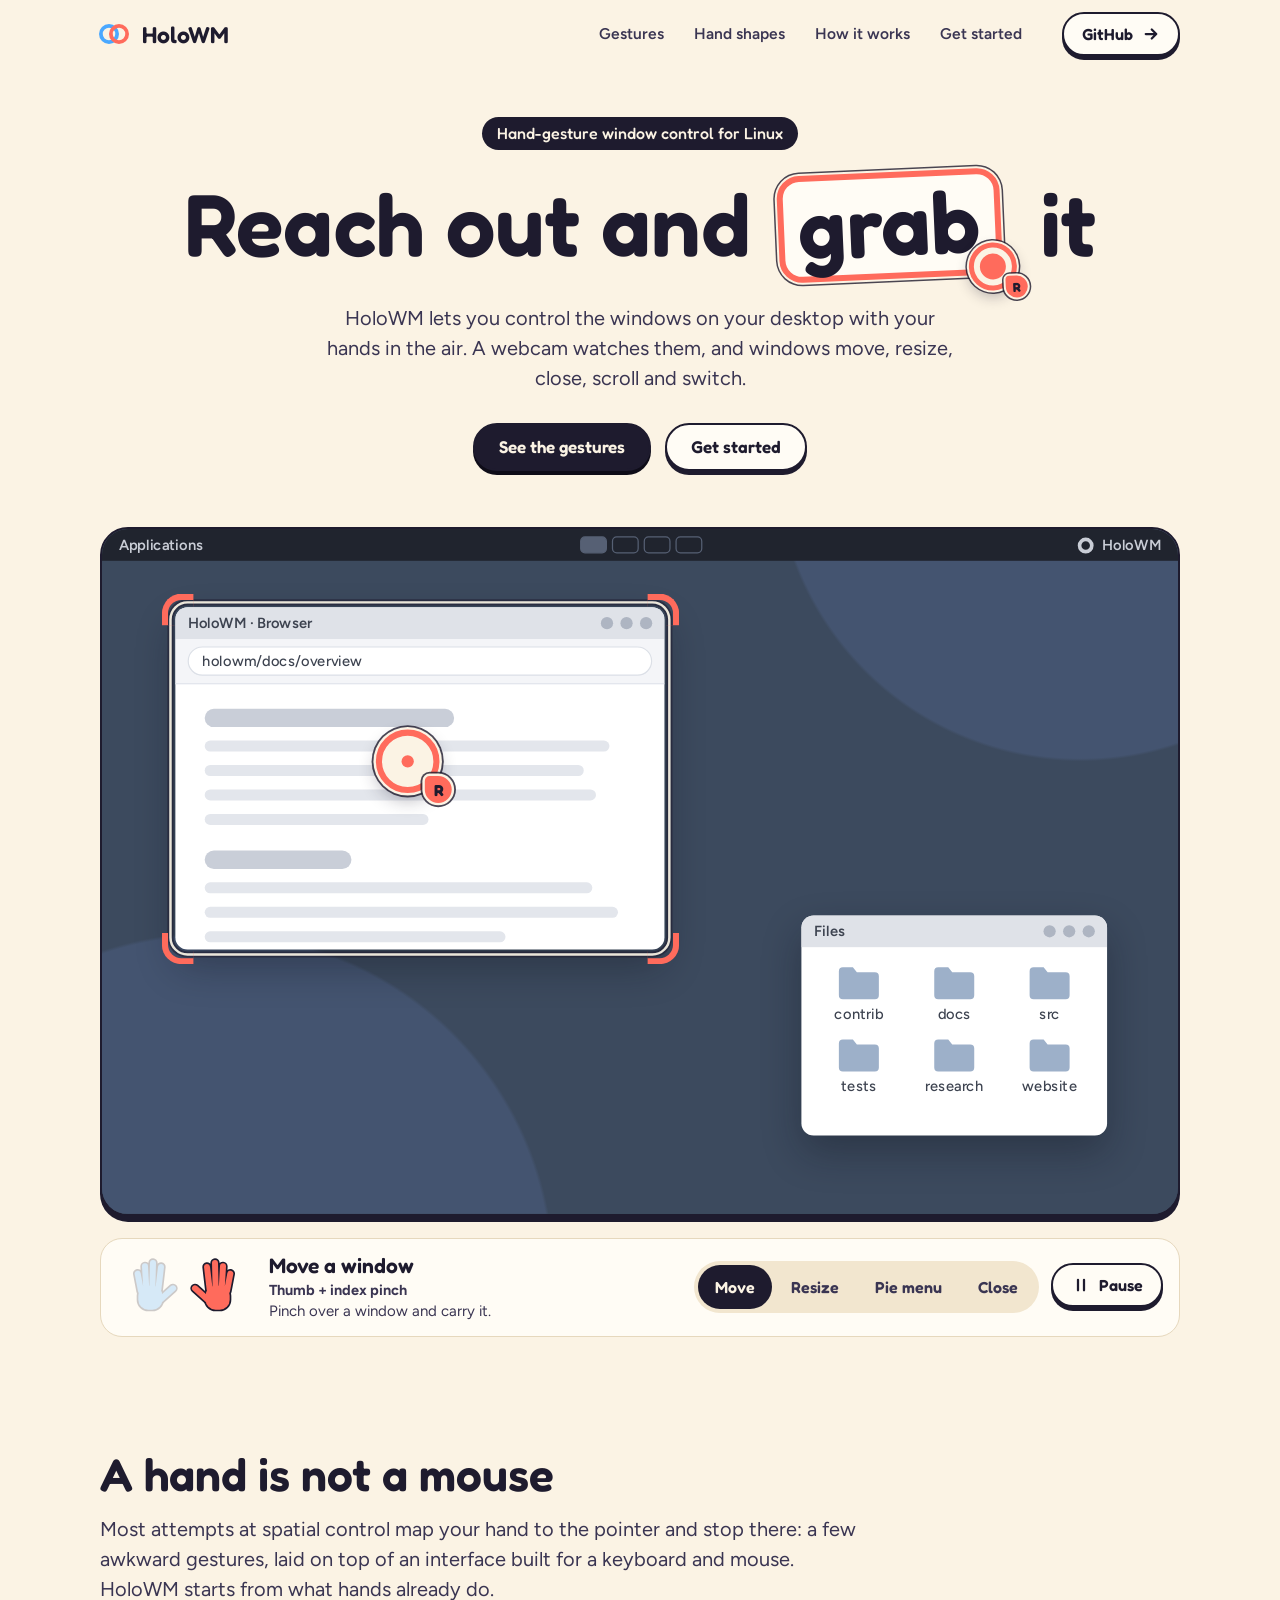
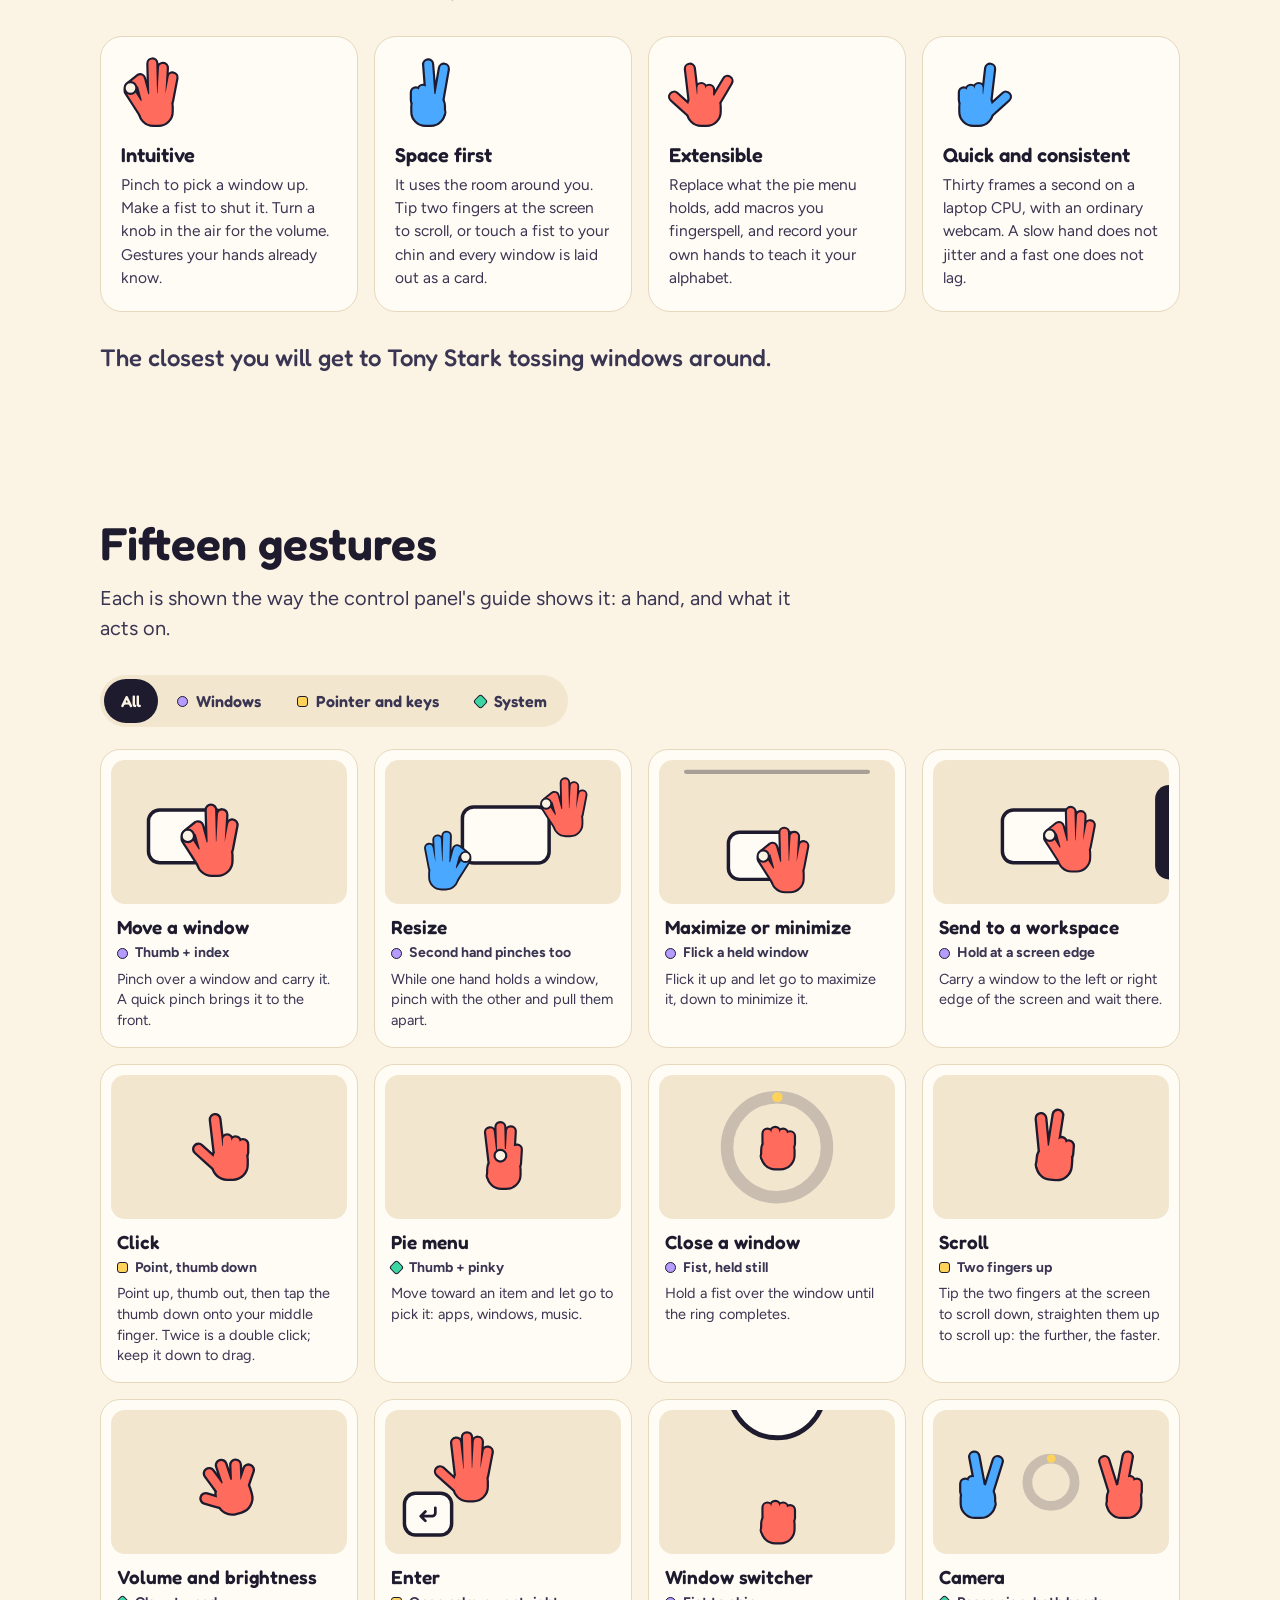
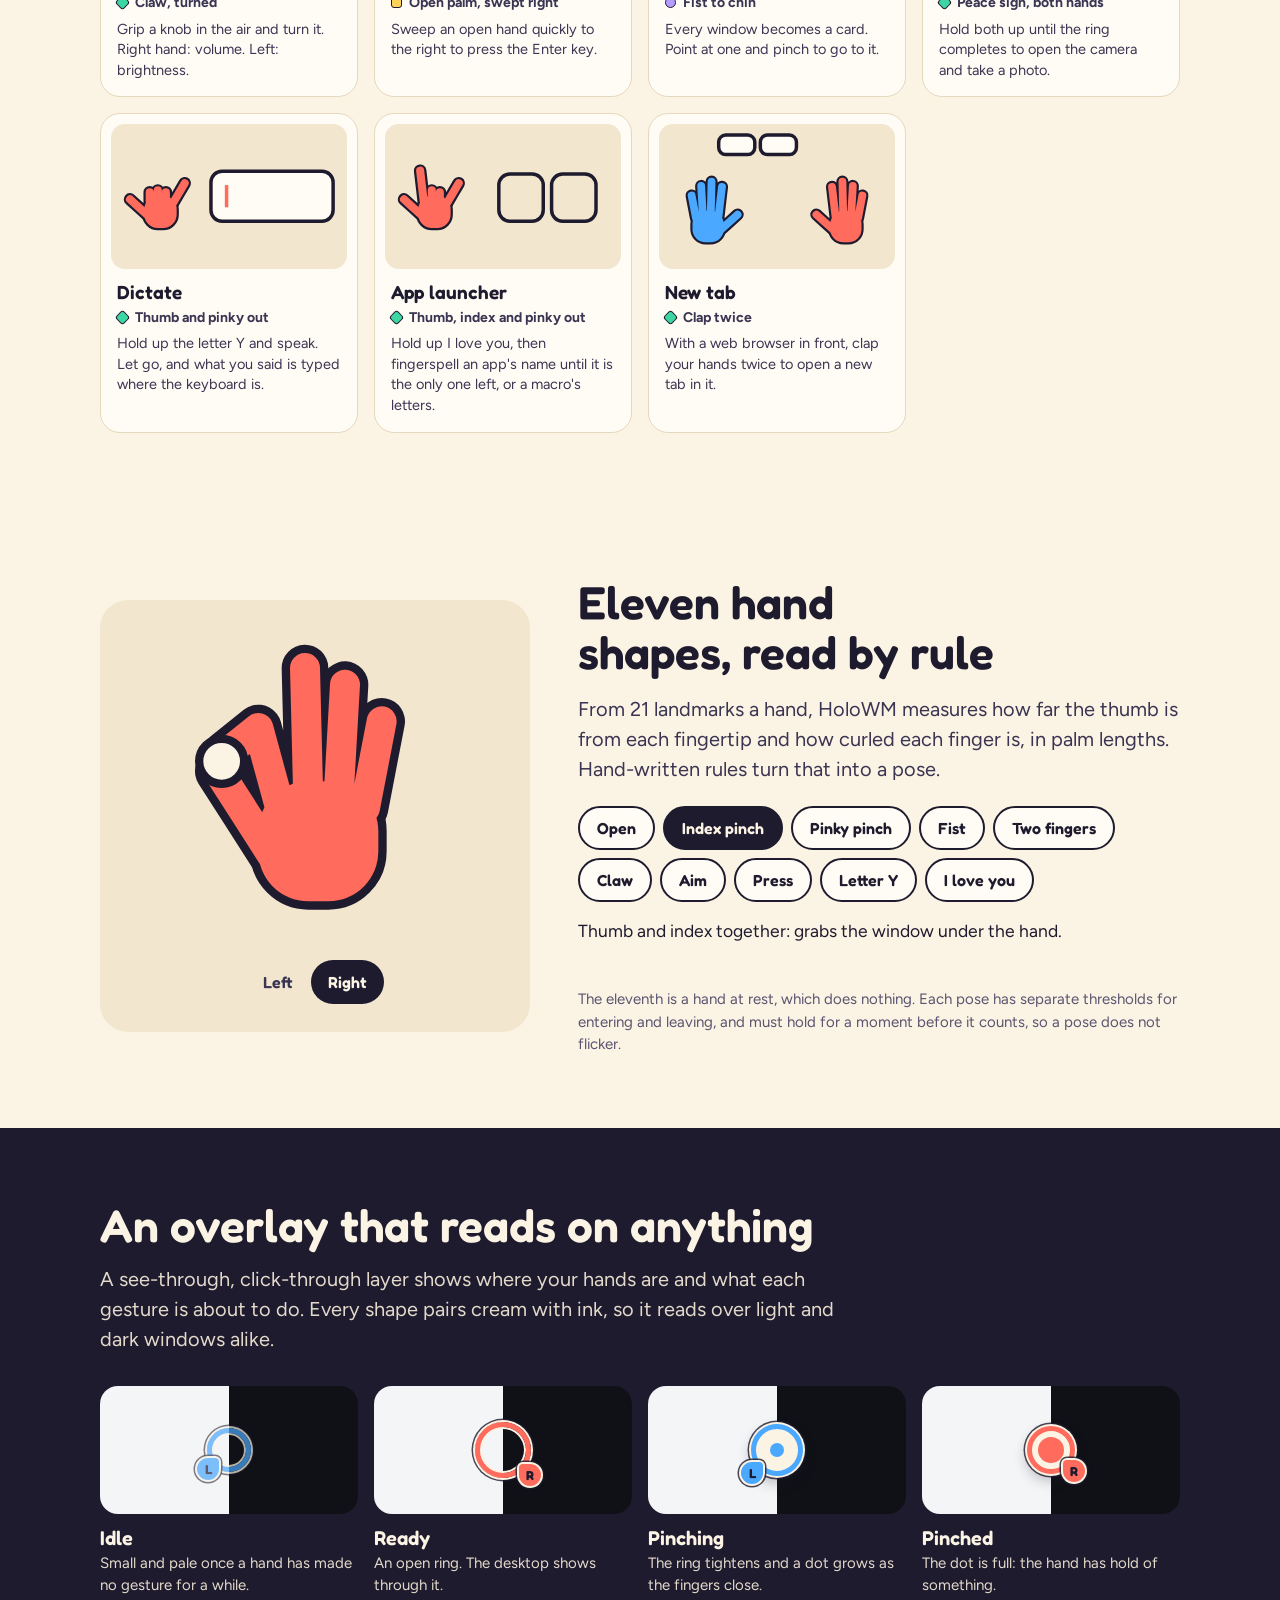
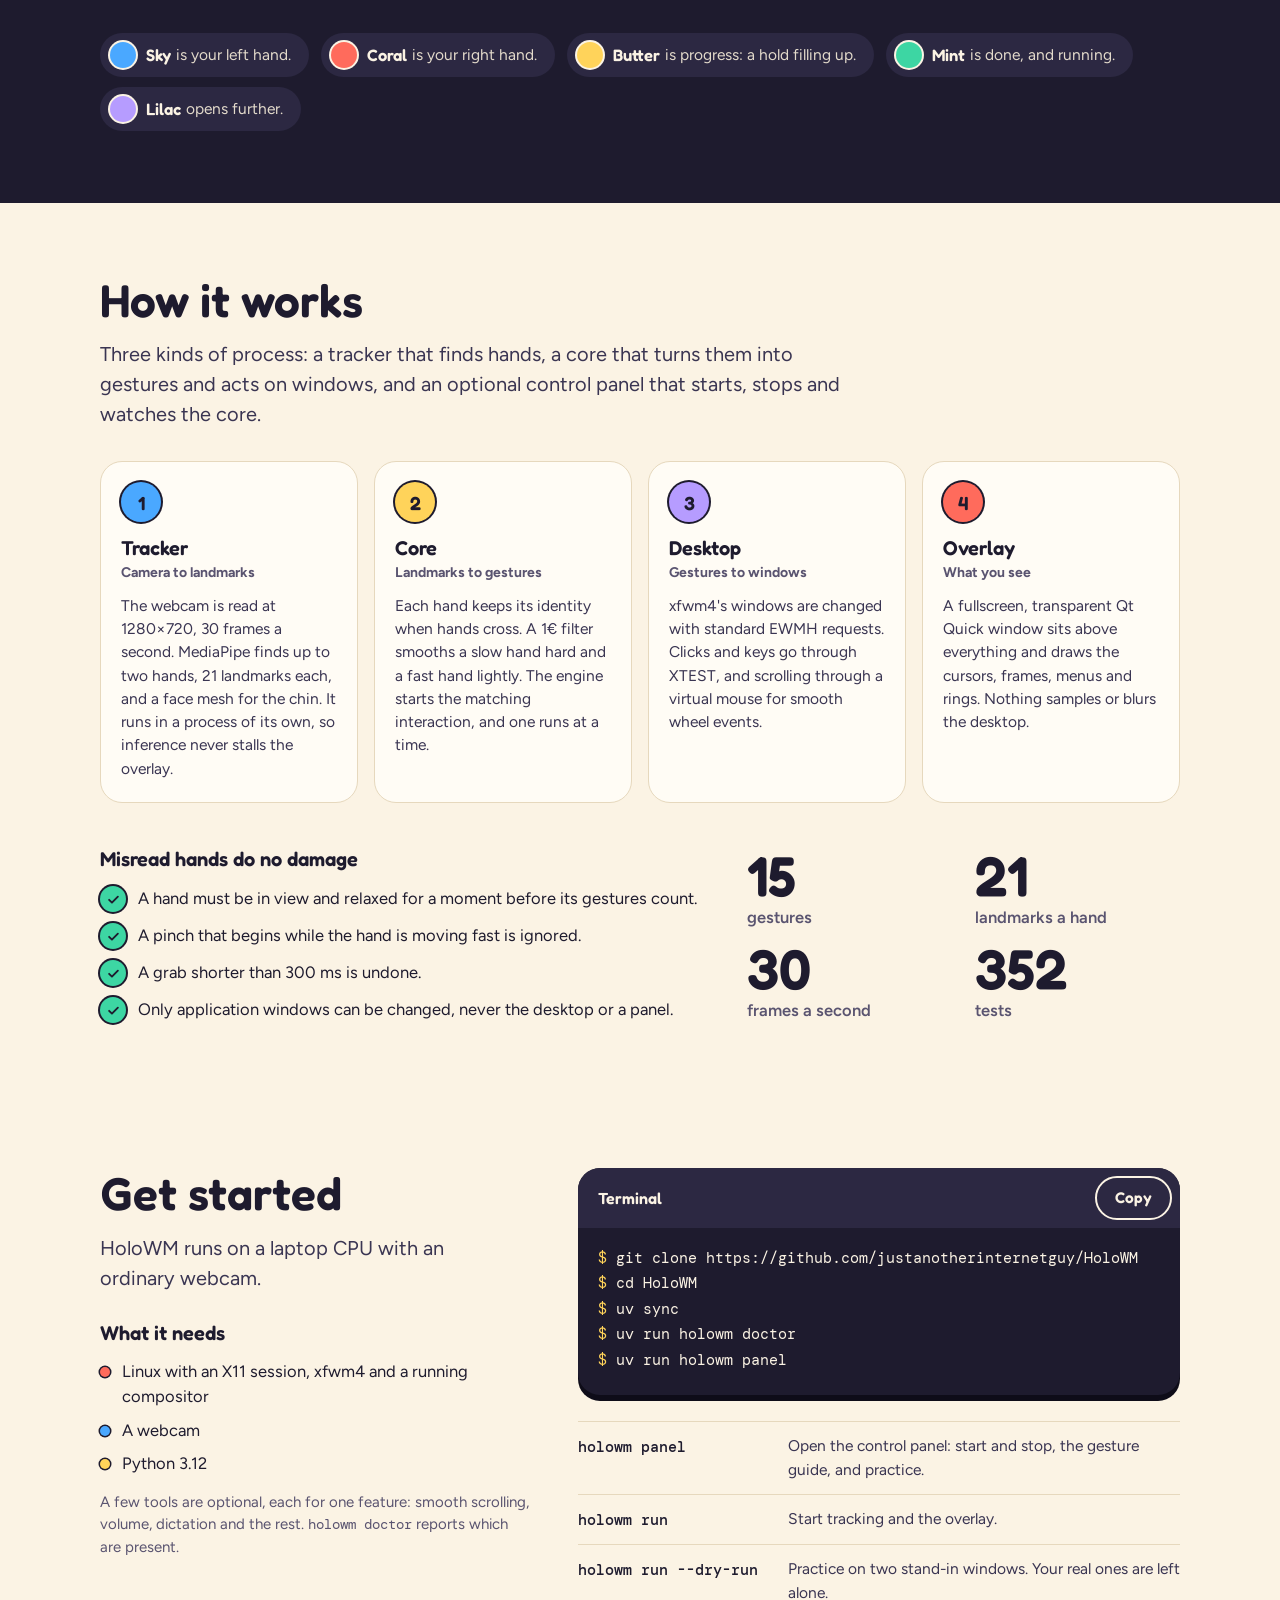
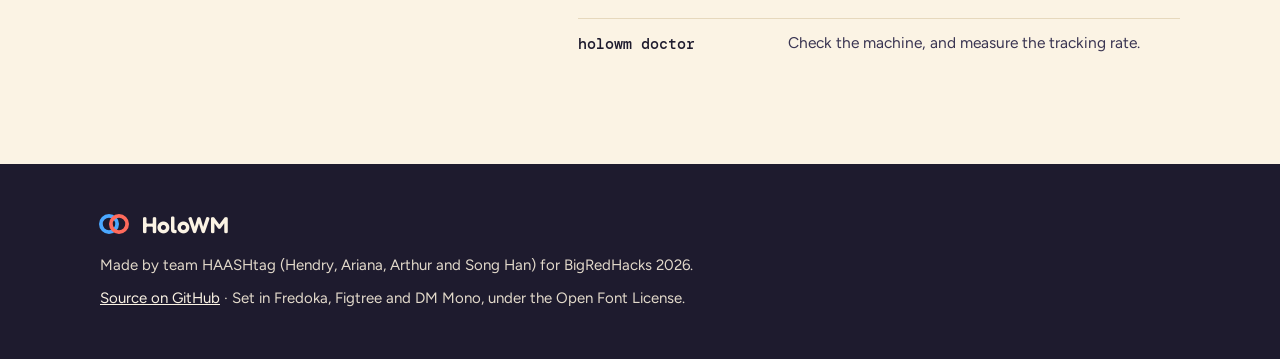
==== website/index.html @ 1f76dcb6 "i need sleep man" ====
<!doctype html>
<html lang="en">
<head>
<meta charset="utf-8">
<meta name="viewport" content="width=device-width, initial-scale=1">
<title>HoloWM · reach out and grab it</title>
<meta name="description" content="HoloWM lets you control the windows on a Linux desktop with your hands in the air. A webcam watches your hands, and windows move, resize, close, scroll and switch.">
<meta name="theme-color" content="#FBF3E4">
<link rel="icon" href="holowm.svg" type="image/svg+xml">
<link rel="stylesheet" href="styles.css">
<script src="js/hand.js" defer></script>
<script src="js/stages.js" defer></script>
<script src="js/desktop.js" defer></script>
<script src="js/main.js" defer></script>
</head>
<body id="top">

<header class="nav">
  <div class="wrap nav__row">
    <a class="brand" href="#top">
      <svg viewBox="0 0 64 64" aria-hidden="true"><circle cx="24" cy="32" r="13" fill="none" stroke="#4AA8FF" stroke-width="6"/><circle cx="40" cy="32" r="13" fill="none" stroke="#FF6B5C" stroke-width="6"/></svg>
      HoloWM
    </a>
    <nav class="nav__links" aria-label="Sections">
      <a href="#gestures">Gestures</a>
      <a href="#shapes">Hand shapes</a>
      <a href="#how">How it works</a>
      <a href="#start">Get started</a>
    </nav>
    <a class="btn btn--small" href="https://github.com/justanotherinternetguy/HoloWM">
      GitHub
      <svg class="icon" viewBox="0 0 24 24" aria-hidden="true"><path d="M5 12 L19 12 M13 6 L19 12 L13 18"/></svg>
    </a>
  </div>
</header>

<main>

<!-- ============ hero ============ -->
<section class="hero">
  <div class="wrap">
    <p class="chip">Hand-gesture window control for Linux</p>
    <h1>Reach out and
      <span class="held">grab<span class="cur cur--r is-pinching" aria-hidden="true"><span class="cur__ring"><span class="cur__dot"></span></span><span class="cur__tag">R</span></span></span>
      it</h1>
    <p class="lead">HoloWM lets you control the windows on your desktop with your hands in the air. A webcam watches them, and windows move, resize, close, scroll and switch.</p>
    <div class="hero__actions">
      <a class="btn btn--main" href="#gestures">See the gestures</a>
      <a class="btn" href="#start">Get started</a>
    </div>

    <div class="desk-frame">
      <div class="desk" aria-hidden="true">
        <div class="desk__inner">
          <div class="desk__bar">
            <span>Applications</span>
            <span class="desk__pips"><i class="on"></i><i></i><i></i><i></i></span>
            <span class="desk__name"><i></i>HoloWM</span>
          </div>

          <div class="win win--files" style="transform: translate(572px, 316px); width: 250px; height: 180px">
            <div class="win__bar"><span>Files</span><span class="win__dots"><i></i><i></i><i></i></span></div>
            <div class="win__files">
              <span><svg viewBox="0 0 44 38"><path d="M2 7a4 4 0 0 1 4-4h10l4 5h18a4 4 0 0 1 4 4v19a4 4 0 0 1-4 4H6a4 4 0 0 1-4-4z"/></svg>contrib</span>
              <span><svg viewBox="0 0 44 38"><path d="M2 7a4 4 0 0 1 4-4h10l4 5h18a4 4 0 0 1 4 4v19a4 4 0 0 1-4 4H6a4 4 0 0 1-4-4z"/></svg>docs</span>
              <span><svg viewBox="0 0 44 38"><path d="M2 7a4 4 0 0 1 4-4h10l4 5h18a4 4 0 0 1 4 4v19a4 4 0 0 1-4 4H6a4 4 0 0 1-4-4z"/></svg>src</span>
              <span><svg viewBox="0 0 44 38"><path d="M2 7a4 4 0 0 1 4-4h10l4 5h18a4 4 0 0 1 4 4v19a4 4 0 0 1-4 4H6a4 4 0 0 1-4-4z"/></svg>tests</span>
              <span><svg viewBox="0 0 44 38"><path d="M2 7a4 4 0 0 1 4-4h10l4 5h18a4 4 0 0 1 4 4v19a4 4 0 0 1-4 4H6a4 4 0 0 1-4-4z"/></svg>research</span>
              <span><svg viewBox="0 0 44 38"><path d="M2 7a4 4 0 0 1 4-4h10l4 5h18a4 4 0 0 1 4 4v19a4 4 0 0 1-4 4H6a4 4 0 0 1-4-4z"/></svg>website</span>
            </div>
          </div>

          <div class="win win--browser" data-window="browser">
            <div class="win__bar"><span>HoloWM · Browser</span><span class="win__dots"><i></i><i></i><i></i></span></div>
            <div class="win__url"><span>holowm/docs/overview</span></div>
            <div class="win__page">
              <i class="win__heading" style="width: 58%"></i>
              <i style="width: 94%"></i><i style="width: 88%"></i><i style="width: 91%"></i><i style="width: 52%"></i>
              <i class="win__heading" style="width: 34%"></i>
              <i style="width: 90%"></i><i style="width: 96%"></i><i style="width: 70%"></i><i style="width: 84%"></i><i style="width: 44%"></i>
            </div>
          </div>

          <div class="win win--terminal" data-window="terminal">
            <div class="win__bar"><span>Terminal</span><span class="win__dots"><i></i><i></i><i></i></span></div>
            <div class="win__term">
              <span>~ $ holowm doctor</span>
              <i style="width: 62%"></i><i style="width: 48%"></i><i style="width: 70%"></i><i style="width: 36%"></i>
            </div>
          </div>
        </div>
      </div>
    </div>

    <div class="now">
      <div class="now__hands" id="now-hands" aria-hidden="true"></div>
      <div class="now__text">
        <div class="now__title" id="now-title">Move a window</div>
        <div class="now__pose" id="now-pose">Thumb + index pinch</div>
        <div class="now__how" id="now-how">Pinch over a window and carry it.</div>
      </div>
      <div class="now__controls">
        <div class="tabs" role="group" aria-label="Gesture shown on the desktop above">
          <button type="button" data-scene="move" aria-pressed="true">Move</button>
          <button type="button" data-scene="resize" aria-pressed="false">Resize</button>
          <button type="button" data-scene="menu" aria-pressed="false">Pie menu</button>
          <button type="button" data-scene="close" aria-pressed="false">Close</button>
        </div>
        <button type="button" class="btn btn--small" id="desk-toggle" aria-pressed="true">
          <svg class="icon icon--pause" viewBox="0 0 24 24" aria-hidden="true"><path d="M8 5 L8 19 M16 5 L16 19"/></svg>
          <svg class="icon icon--play" viewBox="0 0 24 24" aria-hidden="true"><path d="M8 5.5 L8 18.5 A1 1 0 0 0 9.5 19.37 L20.5 12.87 A1 1 0 0 0 20.5 11.13 L9.5 4.63 A1 1 0 0 0 8 5.5 Z"/></svg>
          <span>Pause</span>
        </button>
      </div>
    </div>
  </div>
</section>

<!-- ============ why ============ -->
<section class="band" id="why">
  <div class="wrap">
    <div class="band__head">
      <h2>A hand is not a mouse</h2>
      <p class="lead">Most attempts at spatial control map your hand to the pointer and stop there: a few awkward gestures, laid on top of an interface built for a keyboard and mouse. HoloWM starts from what hands already do.</p>
    </div>
    <div class="goals">
      <article class="card goal">
        <div class="goal__hand" data-hand="index"></div>
        <h3>Intuitive</h3>
        <p>Pinch to pick a window up. Make a fist to shut it. Turn a knob in the air for the volume. Gestures your hands already know.</p>
      </article>
      <article class="card goal">
        <div class="goal__hand" data-hand="two" data-side="left"></div>
        <h3>Space first</h3>
        <p>It uses the room around you. Tip two fingers at the screen to scroll, or touch a fist to your chin and every window is laid out as a card.</p>
      </article>
      <article class="card goal">
        <div class="goal__hand" data-hand="ily"></div>
        <h3>Extensible</h3>
        <p>Replace what the pie menu holds, add macros you fingerspell, and record your own hands to teach it your alphabet.</p>
      </article>
      <article class="card goal">
        <div class="goal__hand" data-hand="aim" data-side="left"></div>
        <h3>Quick and consistent</h3>
        <p>Thirty frames a second on a laptop CPU, with an ordinary webcam. A slow hand does not jitter and a fast one does not lag.</p>
      </article>
    </div>
    <p class="aside">The closest you will get to Tony Stark tossing windows around.</p>
  </div>
</section>

<!-- ============ gestures ============ -->
<section class="band" id="gestures">
  <div class="wrap">
    <div class="band__head">
      <h2>Fifteen gestures</h2>
      <p class="lead">Each is shown the way the control panel's guide shows it: a hand, and what it acts on.</p>
    </div>
    <div class="tabs tabs--wrap" role="group" aria-label="Kind of gesture">
      <button type="button" data-filter="all" aria-pressed="true">All</button>
      <button type="button" data-filter="windows" aria-pressed="false"><i class="mark mark--windows"></i>Windows</button>
      <button type="button" data-filter="pointer" aria-pressed="false"><i class="mark mark--pointer"></i>Pointer and keys</button>
      <button type="button" data-filter="system" aria-pressed="false"><i class="mark mark--system"></i>System</button>
    </div>

    <div class="gestures">
      <article class="gcard" data-kind="windows">
        <div data-gesture="move"></div>
        <h3>Move a window</h3>
        <div class="gcard__pose"><i class="mark mark--windows"></i>Thumb + index</div>
        <p>Pinch over a window and carry it. A quick pinch brings it to the front.</p>
      </article>
      <article class="gcard" data-kind="windows">
        <div data-gesture="resize"></div>
        <h3>Resize</h3>
        <div class="gcard__pose"><i class="mark mark--windows"></i>Second hand pinches too</div>
        <p>While one hand holds a window, pinch with the other and pull them apart.</p>
      </article>
      <article class="gcard" data-kind="windows">
        <div data-gesture="flick"></div>
        <h3>Maximize or minimize</h3>
        <div class="gcard__pose"><i class="mark mark--windows"></i>Flick a held window</div>
        <p>Flick it up and let go to maximize it, down to minimize it.</p>
      </article>
      <article class="gcard" data-kind="windows">
        <div data-gesture="edge"></div>
        <h3>Send to a workspace</h3>
        <div class="gcard__pose"><i class="mark mark--windows"></i>Hold at a screen edge</div>
        <p>Carry a window to the left or right edge of the screen and wait there.</p>
      </article>
      <article class="gcard" data-kind="pointer">
        <div data-gesture="click"></div>
        <h3>Click</h3>
        <div class="gcard__pose"><i class="mark mark--pointer"></i>Point, thumb down</div>
        <p>Point up, thumb out, then tap the thumb down onto your middle finger. Twice is a double click; keep it down to drag.</p>
      </article>
      <article class="gcard" data-kind="system">
        <div data-gesture="menu"></div>
        <h3>Pie menu</h3>
        <div class="gcard__pose"><i class="mark mark--system"></i>Thumb + pinky</div>
        <p>Move toward an item and let go to pick it: apps, windows, music.</p>
      </article>
      <article class="gcard" data-kind="windows">
        <div data-gesture="close"></div>
        <h3>Close a window</h3>
        <div class="gcard__pose"><i class="mark mark--windows"></i>Fist, held still</div>
        <p>Hold a fist over the window until the ring completes.</p>
      </article>
      <article class="gcard" data-kind="pointer">
        <div data-gesture="scroll"></div>
        <h3>Scroll</h3>
        <div class="gcard__pose"><i class="mark mark--pointer"></i>Two fingers up</div>
        <p>Tip the two fingers at the screen to scroll down, straighten them up to scroll up: the further, the faster.</p>
      </article>
      <article class="gcard" data-kind="system">
        <div data-gesture="knob"></div>
        <h3>Volume and brightness</h3>
        <div class="gcard__pose"><i class="mark mark--system"></i>Claw, turned</div>
        <p>Grip a knob in the air and turn it. Right hand: volume. Left: brightness.</p>
      </article>
      <article class="gcard" data-kind="pointer">
        <div data-gesture="swipe"></div>
        <h3>Enter</h3>
        <div class="gcard__pose"><i class="mark mark--pointer"></i>Open palm, swept right</div>
        <p>Sweep an open hand quickly to the right to press the Enter key.</p>
      </article>
      <article class="gcard" data-kind="windows">
        <div data-gesture="switcher"></div>
        <h3>Window switcher</h3>
        <div class="gcard__pose"><i class="mark mark--windows"></i>Fist to chin</div>
        <p>Every window becomes a card. Point at one and pinch to go to it.</p>
      </article>
      <article class="gcard" data-kind="system">
        <div data-gesture="camera"></div>
        <h3>Camera</h3>
        <div class="gcard__pose"><i class="mark mark--system"></i>Peace sign, both hands</div>
        <p>Hold both up until the ring completes to open the camera and take a photo.</p>
      </article>
      <article class="gcard" data-kind="system">
        <div data-gesture="dictate"></div>
        <h3>Dictate</h3>
        <div class="gcard__pose"><i class="mark mark--system"></i>Thumb and pinky out</div>
        <p>Hold up the letter Y and speak. Let go, and what you said is typed where the keyboard is.</p>
      </article>
      <article class="gcard" data-kind="system">
        <div data-gesture="spell"></div>
        <h3>App launcher</h3>
        <div class="gcard__pose"><i class="mark mark--system"></i>Thumb, index and pinky out</div>
        <p>Hold up I love you, then fingerspell an app's name until it is the only one left, or a macro's letters.</p>
      </article>
      <article class="gcard" data-kind="system">
        <div data-gesture="clap"></div>
        <h3>New tab</h3>
        <div class="gcard__pose"><i class="mark mark--system"></i>Clap twice</div>
        <p>With a web browser in front, clap your hands twice to open a new tab in it.</p>
      </article>
    </div>
  </div>
</section>

<!-- ============ hand shapes ============ -->
<section class="band" id="shapes">
  <div class="wrap shapes">
    <div class="shapes__well">
      <div class="shapes__hand" id="shape-hand" aria-hidden="true"></div>
      <div class="tabs" role="group" aria-label="Which hand">
        <button type="button" data-shape-side="left" aria-pressed="false">Left</button>
        <button type="button" data-shape-side="right" aria-pressed="true">Right</button>
      </div>
    </div>
    <div class="shapes__text">
      <h2>Eleven hand shapes, read by rule</h2>
      <p class="lead">From 21 landmarks a hand, HoloWM measures how far the thumb is from each fingertip and how curled each finger is, in palm lengths. Hand-written rules turn that into a pose.</p>
      <div class="shapes__list" role="group" aria-label="Hand shape">
        <button type="button" class="pill" data-shape="open" data-note="An open palm. Swept fast to the right, it presses Enter." aria-pressed="true">Open</button>
        <button type="button" class="pill" data-shape="index" data-note="Thumb and index together: grabs the window under the hand." aria-pressed="false">Index pinch</button>
        <button type="button" class="pill" data-shape="pinky" data-note="Thumb and pinky together: opens the pie menu at the hand." aria-pressed="false">Pinky pinch</button>
        <button type="button" class="pill" data-shape="fist" data-note="Held still over a window, it closes it. Touched to the chin, it opens the window switcher." aria-pressed="false">Fist</button>
        <button type="button" class="pill" data-shape="two" data-note="Two fingers up: tip them at the screen to scroll." aria-pressed="false">Two fingers</button>
        <button type="button" class="pill" data-shape="claw" data-note="Turned like a knob: volume with the right hand, brightness with the left." aria-pressed="false">Claw</button>
        <button type="button" class="pill" data-shape="aim" data-note="Pointing, thumb held out: sights appear round the cursor." aria-pressed="false">Aim</button>
        <button type="button" class="pill" data-shape="press" data-note="From aim, the thumb comes down onto the middle finger: a click." aria-pressed="false">Press</button>
        <button type="button" class="pill" data-shape="y" data-note="The letter Y: hold it up and speak, and what you said is typed." aria-pressed="false">Letter Y</button>
        <button type="button" class="pill" data-shape="ily" data-note="The sign for I love you: opens the launcher, ready for fingerspelling." aria-pressed="false">I love you</button>
      </div>
      <p class="shapes__note" id="shape-note" aria-live="polite">An open palm. Swept fast to the right, it presses Enter.</p>
      <p class="fine">The eleventh is a hand at rest, which does nothing. Each pose has separate thresholds for entering and leaving, and must hold for a moment before it counts, so a pose does not flicker.</p>
    </div>
  </div>
</section>

<!-- ============ overlay ============ -->
<section class="band band--ink" id="overlay">
  <div class="wrap">
    <div class="band__head">
      <h2>An overlay that reads on anything</h2>
      <p class="lead">A see-through, click-through layer shows where your hands are and what each gesture is about to do. Every shape pairs cream with ink, so it reads over light and dark windows alike.</p>
    </div>
    <div class="states">
      <div class="state">
        <div class="tile" aria-hidden="true"><span class="cur cur--l cur--idle"><span class="cur__ring"><span class="cur__dot"></span></span><span class="cur__tag">L</span></span></div>
        <h3>Idle</h3>
        <p>Small and pale once a hand has made no gesture for a while.</p>
      </div>
      <div class="state">
        <div class="tile" aria-hidden="true"><span class="cur cur--r"><span class="cur__ring"><span class="cur__dot"></span></span><span class="cur__tag">R</span></span></div>
        <h3>Ready</h3>
        <p>An open ring. The desktop shows through it.</p>
      </div>
      <div class="state">
        <div class="tile" aria-hidden="true"><span class="cur cur--l is-pinching" style="--d: 52px; --dot: 14px"><span class="cur__ring"><span class="cur__dot"></span></span><span class="cur__tag">L</span></span></div>
        <h3>Pinching</h3>
        <p>The ring tightens and a dot grows as the fingers close.</p>
      </div>
      <div class="state">
        <div class="tile" aria-hidden="true"><span class="cur cur--r is-pinching" style="--d: 48px; --dot: 26px"><span class="cur__ring"><span class="cur__dot"></span></span><span class="cur__tag">R</span></span></div>
        <h3>Pinched</h3>
        <p>The dot is full: the hand has hold of something.</p>
      </div>
    </div>
    <ul class="legend">
      <li><i style="background: var(--sky)"></i><b>Sky</b> is your left hand.</li>
      <li><i style="background: var(--coral)"></i><b>Coral</b> is your right hand.</li>
      <li><i style="background: var(--butter)"></i><b>Butter</b> is progress: a hold filling up.</li>
      <li><i style="background: var(--mint)"></i><b>Mint</b> is done, and running.</li>
      <li><i style="background: var(--lilac)"></i><b>Lilac</b> opens further.</li>
    </ul>
  </div>
</section>

<!-- ============ how it works ============ -->
<section class="band" id="how">
  <div class="wrap">
    <div class="band__head">
      <h2>How it works</h2>
      <p class="lead">Three kinds of process: a tracker that finds hands, a core that turns them into gestures and acts on windows, and an optional control panel that starts, stops and watches the core.</p>
    </div>
    <ol class="steps">
      <li class="card step">
        <span class="step__n" style="background: var(--sky)">1</span>
        <h3>Tracker</h3>
        <div class="step__sub">Camera to landmarks</div>
        <p>The webcam is read at 1280×720, 30 frames a second. MediaPipe finds up to two hands, 21 landmarks each, and a face mesh for the chin. It runs in a process of its own, so inference never stalls the overlay.</p>
      </li>
      <li class="card step">
        <span class="step__n" style="background: var(--butter)">2</span>
        <h3>Core</h3>
        <div class="step__sub">Landmarks to gestures</div>
        <p>Each hand keeps its identity when hands cross. A 1€ filter smooths a slow hand hard and a fast hand lightly. The engine starts the matching interaction, and one runs at a time.</p>
      </li>
      <li class="card step">
        <span class="step__n" style="background: var(--lilac)">3</span>
        <h3>Desktop</h3>
        <div class="step__sub">Gestures to windows</div>
        <p>xfwm4's windows are changed with standard EWMH requests. Clicks and keys go through XTEST, and scrolling through a virtual mouse for smooth wheel events.</p>
      </li>
      <li class="card step">
        <span class="step__n" style="background: var(--coral)">4</span>
        <h3>Overlay</h3>
        <div class="step__sub">What you see</div>
        <p>A fullscreen, transparent Qt Quick window sits above everything and draws the cursors, frames, menus and rings. Nothing samples or blurs the desktop.</p>
      </li>
    </ol>

    <div class="facts">
      <div class="guards">
        <h3>Misread hands do no damage</h3>
        <ul class="checks">
          <li><span class="check" aria-hidden="true"><svg class="icon" viewBox="0 0 24 24"><path d="M5 12.5 L9.5 17 L19 7.5"/></svg></span>A hand must be in view and relaxed for a moment before its gestures count.</li>
          <li><span class="check" aria-hidden="true"><svg class="icon" viewBox="0 0 24 24"><path d="M5 12.5 L9.5 17 L19 7.5"/></svg></span>A pinch that begins while the hand is moving fast is ignored.</li>
          <li><span class="check" aria-hidden="true"><svg class="icon" viewBox="0 0 24 24"><path d="M5 12.5 L9.5 17 L19 7.5"/></svg></span>A grab shorter than 300 ms is undone.</li>
          <li><span class="check" aria-hidden="true"><svg class="icon" viewBox="0 0 24 24"><path d="M5 12.5 L9.5 17 L19 7.5"/></svg></span>Only application windows can be changed, never the desktop or a panel.</li>
        </ul>
      </div>
      <dl class="stats">
        <div><dt>15</dt><dd>gestures</dd></div>
        <div><dt>21</dt><dd>landmarks a hand</dd></div>
        <div><dt>30</dt><dd>frames a second</dd></div>
        <div><dt>352</dt><dd>tests</dd></div>
      </dl>
    </div>
  </div>
</section>

<!-- ============ get started ============ -->
<section class="band" id="start">
  <div class="wrap start">
    <div class="start__text">
      <h2>Get started</h2>
      <p class="lead">HoloWM runs on a laptop CPU with an ordinary webcam.</p>
      <h3>What it needs</h3>
      <ul class="needs">
        <li>Linux with an X11 session, xfwm4 and a running compositor</li>
        <li>A webcam</li>
        <li>Python 3.12</li>
      </ul>
      <p class="fine">A few tools are optional, each for one feature: smooth scrolling, volume, dictation and the rest. <code>holowm doctor</code> reports which are present.</p>
    </div>
    <div class="start__side">
      <div class="term">
        <div class="term__bar">
          <span>Terminal</span>
          <button type="button" class="term__copy" id="copy">Copy</button>
        </div>
        <pre id="commands"><span class="term__p">$</span> git clone https://github.com/justanotherinternetguy/HoloWM
<span class="term__p">$</span> cd HoloWM
<span class="term__p">$</span> uv sync
<span class="term__p">$</span> uv run holowm doctor
<span class="term__p">$</span> uv run holowm panel</pre>
      </div>
      <dl class="commands">
        <div><dt><code>holowm panel</code></dt><dd>Open the control panel: start and stop, the gesture guide, and practice.</dd></div>
        <div><dt><code>holowm run</code></dt><dd>Start tracking and the overlay.</dd></div>
        <div><dt><code>holowm run --dry-run</code></dt><dd>Practice on two stand-in windows. Your real ones are left alone.</dd></div>
        <div><dt><code>holowm doctor</code></dt><dd>Check the machine, and measure the tracking rate.</dd></div>
      </dl>
    </div>
  </div>
</section>

</main>

<footer class="foot">
  <div class="wrap foot__row">
    <div class="brand">
      <svg viewBox="0 0 64 64" aria-hidden="true"><circle cx="24" cy="32" r="13" fill="none" stroke="#4AA8FF" stroke-width="6"/><circle cx="40" cy="32" r="13" fill="none" stroke="#FF6B5C" stroke-width="6"/></svg>
      HoloWM
    </div>
    <p>Made by team HAASHtag (Hendry, Ariana, Arthur and Song Han) for BigRedHacks 2026.</p>
    <p><a href="https://github.com/justanotherinternetguy/HoloWM">Source on GitHub</a> · Set in Fredoka, Figtree and DM Mono, under the Open Font License.</p>
  </div>
</footer>

</body>
</html>
---- website/styles.css ----
/* HoloWM's website, in the interface's own language (src/holowm/theme.py): cream and ink carry
   the page, and colour marks what a hand is doing. Sky is the left hand, coral the right, butter
   is progress, mint is done and running, lilac opens further. */

@font-face { font-family: Fredoka; src: url(fonts/Fredoka.ttf) format("truetype"); font-weight: 300 700; font-display: swap; }
@font-face { font-family: Figtree; src: url(fonts/Figtree.ttf) format("truetype"); font-weight: 300 900; font-display: swap; }
@font-face { font-family: "DM Mono"; src: url(fonts/DMMono-Regular.ttf) format("truetype"); font-weight: 400; font-display: swap; }
@font-face { font-family: "DM Mono"; src: url(fonts/DMMono-Medium.ttf) format("truetype"); font-weight: 500; font-display: swap; }

:root {
    --cream: #FBF3E4;
    --paper: #FFFCF5;
    --sunk: #F2E6CF;
    --line: #E6D8BD;
    --muted: #B8AC96;
    --ink: #1E1B2E;
    --ink-raised: #2C2842;
    --ink-mid: #3A3552;
    --ink-soft: #5A5470;
    --ledge: #0E0C18;
    --coral: #FF6B5C;
    --sky: #4AA8FF;
    --mint: #3DD6A3;
    --butter: #FFD35A;
    --lilac: #B69CFF;
    --lilac-deep: #6341C9;
    /* Over the desktop every shape pairs cream with ink, so it reads on light and dark windows. */
    --keyline: 0 0 0 2px var(--cream), 0 0 0 3.5px rgba(30, 27, 46, 0.8);
    --float: 0 8px 18px rgba(30, 27, 46, 0.28);
    --display: Fredoka, ui-rounded, system-ui, sans-serif;
    --body: Figtree, system-ui, sans-serif;
    --mono: "DM Mono", ui-monospace, monospace;
    --spring: cubic-bezier(0.34, 1.56, 0.64, 1);
}

* { box-sizing: border-box; }
html { scroll-behavior: smooth; scroll-padding-top: 80px; }
body {
    margin: 0;
    background: var(--cream);
    color: var(--ink);
    font: 400 16.5px/1.55 var(--body);
    -webkit-font-smoothing: antialiased;
}
h1, h2, h3 { margin: 0; font-family: var(--display); font-weight: 600; text-wrap: balance; }
h1 { font-size: clamp(44px, 9vw, 88px); line-height: 1.04; }
h2 { font-size: clamp(30px, 4.6vw, 46px); line-height: 1.1; }
h3 { font-size: 20px; line-height: 1.2; }
p { margin: 0; }
a { color: inherit; }
code { font-family: var(--mono); font-size: 0.92em; }
:focus-visible { outline: 3px solid var(--lilac-deep); outline-offset: 3px; }
[hidden] { display: none !important; }

.wrap { max-width: 1128px; margin: 0 auto; padding: 0 24px; }
.lead { font-size: clamp(17.5px, 2vw, 20px); line-height: 1.5; color: var(--ink-mid); text-wrap: pretty; }
.fine { font-size: 15px; line-height: 1.5; color: var(--ink-soft); }
.icon { width: 18px; height: 18px; flex: none; fill: none; stroke: currentColor; stroke-width: 3; stroke-linecap: round; stroke-linejoin: round; }
.figure { display: block; width: 100%; height: 100%; overflow: visible; }

/* ---------- the hand ---------- */
.hand { --tone: var(--coral); }
.hand--left { --tone: var(--sky); }
.hand--plain { --tone: var(--cream); }
.hand__ink { fill: none; stroke: var(--ink); stroke-width: 14; stroke-linecap: round; stroke-linejoin: round; }
.hand__palm-ink { fill: var(--ink); stroke: var(--ink); stroke-width: 5; }
.hand__tone { fill: none; stroke: var(--tone); stroke-width: 9; stroke-linecap: round; stroke-linejoin: round; }
.hand__palm { fill: var(--tone); }
.hand__dot { fill: var(--cream); stroke: var(--ink); stroke-width: 2.5; }

/* ---------- buttons: each rests on a ledge and sinks onto it when pressed ---------- */
.btn {
    display: inline-flex; align-items: center; justify-content: center; gap: 9px;
    height: 48px; padding: 0 24px; border: 2px solid var(--ink); border-radius: 999px;
    background: var(--paper); color: var(--ink); box-shadow: 0 4px 0 var(--ink);
    font: 600 17px/1 var(--display); text-decoration: none; cursor: pointer;
    transition: transform 60ms, box-shadow 60ms, background 120ms;
}
.btn:hover { background: var(--cream); }
.btn:active { transform: translateY(4px); box-shadow: 0 0 0 var(--ink); }
.btn--main { background: var(--ink); color: var(--cream); box-shadow: 0 4px 0 var(--ledge); }
.btn--main:hover { background: var(--ink-raised); }
.btn--main:active { box-shadow: 0 0 0 var(--ledge); }
.btn--small { height: 44px; padding: 0 18px; font-size: 16px; }

.chip {
    display: inline-block; padding: 6px 15px; border-radius: 999px;
    background: var(--ink); color: var(--cream); font: 500 16px/1.3 var(--display);
}
.card { background: var(--paper); border: 1.5px solid var(--line); border-radius: 22px; }

/* A track of tabs: the one that is on is ink. */
.tabs { display: inline-flex; gap: 2px; padding: 4px; border-radius: 999px; background: var(--sunk); }
.tabs--wrap { flex-wrap: wrap; border-radius: 26px; }
.tabs button {
    display: inline-flex; align-items: center; gap: 8px; height: 44px; padding: 0 17px;
    border: 0; border-radius: 999px; background: transparent; color: var(--ink-mid);
    font: 600 16px/1 var(--display); white-space: nowrap; cursor: pointer; transition: background 120ms, color 120ms;
}
.tabs button:hover { background: var(--line); color: var(--ink); }
.tabs button[aria-pressed="true"] { background: var(--ink); color: var(--cream); }

/* The marker's shape says the family as well as its colour does. */
.mark { flex: none; width: 11px; height: 11px; border: 1.5px solid var(--ink); border-radius: 50%; background: var(--lilac); }
.mark--pointer { border-radius: 3px; background: var(--butter); }
.mark--system { border-radius: 3px; background: var(--mint); rotate: 45deg; }
[aria-pressed="true"] > .mark { border-color: var(--cream); }

/* ---------- nav ---------- */
.nav { position: sticky; top: 0; z-index: 10; background: var(--cream); border-bottom: 1.5px solid transparent; transition: border-color 150ms; }
.nav.is-scrolled { border-color: var(--line); }
.nav__row { display: flex; align-items: center; gap: 28px; height: 68px; }
.brand { display: inline-flex; align-items: center; gap: 8px; font: 600 23px/1 var(--display); text-decoration: none; }
.brand svg { width: 40px; height: 40px; margin-left: -6px; }
.nav__links { display: flex; gap: 6px; margin-left: auto; }
.nav__links a { padding: 10px 12px; border-radius: 999px; font-weight: 600; font-size: 15.5px; color: var(--ink-mid); text-decoration: none; }
.nav__links a:hover { background: var(--sunk); color: var(--ink); }

/* ---------- hero ---------- */
.hero { padding: 48px 0 40px; text-align: center; }
.hero h1 { margin-top: 22px; }
.hero .lead { max-width: 640px; margin: 24px auto 0; }
.hero__actions { display: flex; flex-wrap: wrap; justify-content: center; gap: 14px; margin-top: 30px; }

/* The word the hand has hold of: a held window's frame, and the pinched cursor on it. */
.held {
    position: relative; display: inline-block; margin: 0 0.2em 0 0.06em; padding: 0 0.16em 0.04em;
    border: 0.075em solid var(--coral); border-radius: 0.26em; box-shadow: var(--keyline);
    background: var(--paper); rotate: -2.5deg; animation: carry 5s ease-in-out infinite;
}
.held .cur { left: calc(100% - 4px); top: calc(100% - 2px); --d: 48px; --dot: 26px; }
@keyframes carry { 0%, 100% { translate: 0 0; } 50% { translate: 0.05em -0.07em; } }

/* The ring cursor of the overlay. */
.cur { position: absolute; left: 0; top: 0; display: block; width: 0; height: 0; --d: 56px; --dot: 0px; --tone: var(--coral); }
.cur--l { --tone: var(--sky); }
.cur--idle { --d: 44px; opacity: 0.7; }
.cur__ring {
    position: absolute; left: calc(var(--d) / -2); top: calc(var(--d) / -2); width: var(--d); height: var(--d);
    display: grid; place-items: center; border: 5px solid var(--tone); border-radius: 50%;
    box-shadow: var(--keyline), inset 0 0 0 2px var(--cream);
}
.cur.is-pinching .cur__ring { background: var(--cream); box-shadow: var(--keyline), 0 6px 14px rgba(30, 27, 46, 0.3); }
.cur__dot { display: block; width: var(--dot); height: var(--dot); border-radius: 50%; background: var(--tone); }
.cur__tag {
    position: absolute; top: calc(var(--d) / 2 - 14px); width: 22px; height: 22px; display: grid; place-items: center;
    background: var(--tone); box-shadow: var(--keyline); color: var(--ink); font: 700 13px/1 var(--display);
}
.cur--r .cur__tag { left: calc(var(--d) / 2 - 12px); border-radius: 4px 50% 50% 50%; }
.cur--l .cur__tag { right: calc(var(--d) / 2 - 12px); border-radius: 50% 4px 50% 50%; }

/* The stand-in desktop. Its contents are kept grey, so the five accents only ever mean HoloWM. */
.desk-frame { margin-top: 56px; border: 2.5px solid var(--ink); border-radius: 28px; box-shadow: 0 6px 0 var(--ink); overflow: hidden; background: #3C4A5E; }
.desk { position: relative; aspect-ratio: 880 / 560; overflow: hidden; text-align: left; }
.desk__inner {
    position: absolute; left: 0; top: 0; width: 880px; height: 560px; transform-origin: 0 0; overflow: hidden;
    background: radial-gradient(circle 280px at 90px 610px, #445470 99%, transparent 100%),
                radial-gradient(circle 250px at 800px -60px, #445470 99%, transparent 100%), #3C4A5E;
    font: 600 12px/1 var(--body); color: #3D4350;
}
.desk__bar { position: absolute; inset: 0 0 auto 0; height: 26px; display: flex; align-items: center; justify-content: space-between; padding: 0 14px; background: #20242E; color: #C9CDD6; }
.desk__pips { display: flex; gap: 4px; }
.desk__pips i { width: 22px; height: 14px; border: 1.5px solid #566074; border-radius: 4px; }
.desk__pips i.on { background: #566074; }
.desk__name { display: flex; align-items: center; gap: 7px; }
.desk__name i { width: 13px; height: 13px; border: 3px solid #C9CDD6; border-radius: 50%; }

.win { position: absolute; left: 0; top: 0; display: flex; flex-direction: column; border-radius: 10px; overflow: hidden; background: #FFFFFF; box-shadow: 0 14px 32px rgba(12, 16, 24, 0.32); }
.win__bar { flex: none; height: 26px; display: flex; align-items: center; justify-content: space-between; padding: 0 10px; background: #DFE2E8; white-space: nowrap; }
.win__dots { display: flex; gap: 6px; }
.win__dots i { width: 10px; height: 10px; border-radius: 50%; background: #AEB5C2; }
.win__url { flex: none; padding: 6px 10px; background: #F4F5F8; border-bottom: 1px solid #E3E6EC; }
.win__url span { display: block; padding: 5px 11px; border: 1px solid #DCE0E7; border-radius: 999px; background: #FFFFFF; font-weight: 500; }
.win__page { display: flex; flex-direction: column; gap: 11px; padding: 20px 24px; }
.win__page i { flex: none; height: 9px; border-radius: 5px; background: #E3E6EC; }
.win__page i.win__heading { height: 15px; border-radius: 8px; background: #C9CED8; }
.win__page i.win__heading:not(:first-child) { margin-top: 10px; }
.win__files { display: grid; grid-template-columns: repeat(3, 1fr); gap: 12px 4px; padding: 14px 10px; font-weight: 500; text-align: center; }
.win__files span { display: grid; justify-items: center; gap: 4px; }
.win__files svg { width: 36px; fill: #9DB0C9; }
.win--terminal { background: #1C1F26; box-shadow: 0 18px 40px rgba(12, 16, 24, 0.4); transform-origin: 50% 40%; opacity: 0; }
.win--terminal .win__bar { background: #2A2E38; color: #C3C9D5; }
.win--terminal .win__dots i { background: #4A5162; }
.win__term { display: flex; flex-direction: column; gap: 11px; padding: 16px; font: 400 12.5px/1 var(--mono); color: #C3C9D5; }
.win__term i { height: 9px; border-radius: 5px; background: #2E333E; }

/* The overlay on it. */
.ov { position: absolute; inset: 0; pointer-events: none; font-family: var(--display); color: var(--ink); }
.ov > * { position: absolute; left: 0; top: 0; }
.ov-frame {
    border: 2.5px solid rgba(251, 243, 228, 0.92); border-radius: 15px; opacity: 0;
    box-shadow: 0 0 0 1.5px rgba(30, 27, 46, 0.55), inset 0 0 0 1.5px rgba(30, 27, 46, 0.55);
    transition: opacity 150ms, border-color 120ms, border-width 120ms;
}
.ov-frame.is-on { opacity: 1; }
.ov-frame.is-held { border: 5px solid var(--coral); border-radius: 14px; box-shadow: var(--keyline); }
.ov-frame i { position: absolute; width: 26px; height: 26px; border: 0 solid var(--coral); transition: opacity 120ms; }
.ov-frame i:nth-child(1) { left: -8.5px; top: -8.5px; border-width: 5px 0 0 5px; border-top-left-radius: 16px; }
.ov-frame i:nth-child(2) { right: -8.5px; top: -8.5px; border-width: 5px 5px 0 0; border-top-right-radius: 16px; }
.ov-frame i:nth-child(3) { left: -8.5px; bottom: -8.5px; border-width: 0 0 5px 5px; border-bottom-left-radius: 16px; }
.ov-frame i:nth-child(4) { right: -8.5px; bottom: -8.5px; border-width: 0 5px 5px 0; border-bottom-right-radius: 16px; }
.ov-frame.is-held i { opacity: 0; }
.ov-ghost { border: 2px dashed rgba(251, 243, 228, 0.9); border-radius: 12px; outline: 1.5px dashed rgba(30, 27, 46, 0.5); opacity: 0; transition: opacity 150ms; }
.ov-ghost.is-on { opacity: 1; }
.ov-grip { width: 0; height: 0; }
.ov-grip::before {
    content: ""; position: absolute; left: -9px; top: -9px; width: 18px; height: 18px; border-radius: 50%;
    background: var(--coral); box-shadow: var(--keyline); opacity: 0; scale: 0.3; transition: opacity 120ms, scale 300ms var(--spring);
}
.ov-grip--l::before { background: var(--sky); }
.ov-grip.is-on::before { opacity: 1; scale: 1; }
.ov-chip {
    padding: 5px 13px; border-radius: 999px; background: rgba(30, 27, 46, 0.92); box-shadow: 0 0 0 1.5px rgba(251, 243, 228, 0.7);
    color: var(--cream); font: 500 16px/1.3 var(--display); white-space: nowrap;
}
.ov-size { opacity: 0; transition: opacity 120ms; }
.ov-size.is-on { opacity: 1; }
.ov-pulse { width: 56px; height: 56px; margin: -28px 0 0 -28px; border: 4px solid var(--mint); border-radius: 50%; box-shadow: 0 0 0 1.5px rgba(30, 27, 46, 0.6), inset 0 0 0 1.5px rgba(30, 27, 46, 0.6); }

.ov-hold { width: 0; height: 0; }
.ov-hold svg { position: absolute; left: -60px; top: -60px; width: 120px; height: 120px; overflow: visible; fill: none; }
.ov-hold__ink { stroke: rgba(30, 27, 46, 0.55); stroke-width: 13; }
.ov-hold__track { stroke: var(--cream); stroke-width: 9; opacity: 0.5; }
.ov-hold__arc { stroke: var(--butter); stroke-width: 9; stroke-linecap: round; }
.ov-hold.is-done .ov-hold__arc { stroke: var(--mint); }
.ov-hold .ov-chip { position: absolute; left: 0; top: 62px; translate: -50% 0; }

.pie { width: 0; height: 0; }
.pie__lines { position: absolute; left: -170px; top: -170px; width: 340px; height: 340px; overflow: visible; fill: none; }
.pie__orbit-ink { stroke: rgba(30, 27, 46, 0.28); stroke-width: 5; }
.pie__orbit { stroke: rgba(251, 243, 228, 0.75); stroke-width: 2; }
.pie__aim { transition: transform 180ms cubic-bezier(0.3, 1.3, 0.6, 1), opacity 120ms; }
.pie__wedge-ink { fill: rgba(255, 107, 92, 0.22); stroke: rgba(30, 27, 46, 0.4); stroke-width: 4; stroke-linejoin: round; }
.pie__wedge { stroke: var(--cream); stroke-width: 2; stroke-linejoin: round; }
.pie__arc-key { stroke: var(--cream); stroke-width: 11; stroke-linecap: round; }
.pie__arc { stroke: var(--coral); stroke-width: 7; stroke-linecap: round; }
.petal { position: absolute; left: -28px; top: -28px; width: 56px; height: 56px; }
.petal__face {
    width: 100%; height: 100%; display: grid; place-items: center; border-radius: 50%; background: var(--cream);
    box-shadow: 0 0 0 2px rgba(30, 27, 46, 0.85), var(--float); transition: scale 200ms var(--spring), background 120ms;
}
.petal__disc { width: 38px; height: 38px; display: grid; place-items: center; border-radius: 50%; background: var(--butter); transition: background 120ms; }
.petal__face--lilac .petal__disc { background: var(--lilac); }
.petal__face--mint .petal__disc { background: var(--mint); }
.petal svg { width: 20px; height: 20px; fill: none; stroke: var(--ink); stroke-width: 2; stroke-linecap: round; stroke-linejoin: round; }
.petal.is-aimed { z-index: 1; }
.petal.is-aimed .petal__face { scale: 1.22; background: var(--coral); box-shadow: 0 0 0 3px var(--cream), 0 0 0 5px rgba(30, 27, 46, 0.85), 0 12px 24px rgba(30, 27, 46, 0.35); }
.petal.is-aimed .petal__disc { background: var(--cream); }
.petal.is-picked .petal__face { scale: 1.42; }
.pie__seed {
    position: absolute; left: -48px; top: -48px; width: 96px; height: 96px; display: flex; flex-direction: column; align-items: center; justify-content: center; gap: 2px;
    border: 4px solid var(--coral); border-radius: 50%; background: var(--ink); box-shadow: 0 0 0 2px var(--cream), 0 10px 22px rgba(30, 27, 46, 0.35);
    color: var(--cream); text-align: center;
}
.pie__word { font: 600 16px/1.1 var(--display); }
.pie__hint { font: 500 11.5px/1.1 var(--display); color: #FFC2BA; }

/* What the hands are doing, under the desktop. */
.now { display: flex; align-items: center; gap: 20px; margin-top: 22px; padding: 14px 16px 14px 18px; border: 1.5px solid var(--line); border-radius: 22px; background: var(--paper); text-align: left; }
.now__hands { flex: none; display: flex; gap: 2px; }
.now__hands .figure { width: 64px; height: 64px; transition: opacity 200ms; }
.now__hands .figure.is-away { opacity: 0.22; }
.now__text { flex: 1; min-width: 0; }
.now__title { font: 600 21px/1.2 var(--display); }
.now__pose { margin-top: 1px; font-weight: 700; font-size: 14.5px; color: var(--ink-mid); }
.now__how { font-size: 15px; line-height: 1.4; color: var(--ink-mid); }
.now__controls { flex: none; display: flex; flex-wrap: wrap; align-items: center; justify-content: flex-end; gap: 12px; }
#desk-toggle { min-width: 112px; margin-bottom: 4px; }
#desk-toggle[aria-pressed="true"] .icon--play, #desk-toggle[aria-pressed="false"] .icon--pause { display: none; }

/* ---------- sections ---------- */
.band { padding: 72px 0; }
.band__head { display: grid; gap: 14px; max-width: 760px; margin-bottom: 32px; }

.goals { display: grid; grid-template-columns: repeat(4, minmax(0, 1fr)); gap: 16px; }
.goal { padding: 20px 20px 22px; }
.goal__hand { width: 84px; height: 84px; margin: -4px 0 6px -8px; }
.goal p { margin-top: 6px; font-size: 15.5px; line-height: 1.5; color: var(--ink-mid); }
.aside { margin-top: 30px; font: 500 clamp(19px, 2.4vw, 24px)/1.35 var(--display); color: var(--ink-mid); }

/* The gesture guide: one card a gesture, as in the control panel. */
.gestures { display: grid; grid-template-columns: repeat(auto-fill, minmax(236px, 1fr)); gap: 16px; margin-top: 22px; }
.gcard { padding: 10px 10px 16px; border: 1.5px solid var(--line); border-radius: 20px; background: var(--paper); transition: border-color 120ms, box-shadow 120ms; }
.gcard:hover { border-color: var(--ink); box-shadow: 0 0 0 1px var(--ink); }
.gcard h3 { margin: 12px 6px 3px; font-size: 19px; }
.gcard__pose { display: flex; align-items: center; gap: 7px; margin: 0 6px; font-weight: 700; font-size: 14px; color: var(--ink-mid); }
.gcard p { margin: 5px 6px 0; font-size: 14.5px; line-height: 1.42; color: var(--ink-mid); }

.stage { display: block; width: 100%; height: auto; border-radius: 14px; background: var(--sunk); transition: background 150ms; }
.gcard:hover .stage { background: var(--butter); }
.st-pane { fill: var(--paper); stroke: var(--ink); stroke-width: 2.5; }
.st-ink { fill: var(--ink); }
.st-butter { fill: var(--butter); }
.st-lilac { fill: var(--lilac); }
.st-mint { fill: var(--mint); }
.st-bar { fill: var(--ink); opacity: 0.35; }
.st-bud { stroke: var(--ink); stroke-width: 2; }
.st-ring { fill: none; stroke: rgba(30, 27, 46, 0.2); }
.st-arc { fill: none; stroke: var(--butter); stroke-linecap: round; }
.gcard:hover .st-arc { stroke: var(--paper); }
.st-ripple { fill: none; stroke: var(--ink); stroke-width: 3; }
.st-icon { fill: none; stroke: var(--ink); stroke-width: 2.6; stroke-linecap: round; stroke-linejoin: round; }
.st-chin { fill: var(--paper); stroke: var(--ink); stroke-width: 3.5; }
.st-caret { fill: var(--coral); }
.st-tile { fill: transparent; stroke: var(--ink); stroke-width: 2.5; }
.st-tile.is-taken { fill: var(--paper); }
.st-tile.is-done { fill: var(--mint); }
.st-letter { font: 600 19px var(--display); fill: var(--ink); text-anchor: middle; dominant-baseline: central; }

/* Hand shapes. */
.shapes { display: grid; grid-template-columns: minmax(0, 5fr) minmax(0, 7fr); gap: 48px; align-items: center; }
.shapes__well { display: grid; justify-items: center; gap: 8px; padding: 28px 24px 24px; border-radius: 28px; background: var(--sunk); }
.shapes__hand { width: min(100%, 320px); aspect-ratio: 1; }
.shapes__text { display: grid; gap: 16px; }
.shapes__list { display: flex; flex-wrap: wrap; gap: 8px; margin-top: 6px; }
.pill {
    height: 44px; padding: 0 17px; border: 2px solid var(--ink); border-radius: 999px; background: var(--paper); color: var(--ink);
    font: 600 16px/1 var(--display); cursor: pointer; transition: background 120ms, color 120ms;
}
.pill:hover { background: var(--sunk); }
.pill[aria-pressed="true"] { background: var(--ink); color: var(--cream); }
.shapes__note { min-height: 3.1em; font-size: 17.5px; line-height: 1.5; }

/* The overlay, on ink. */
.band--ink { background: var(--ink); color: var(--cream); }
.band--ink .lead { color: #E3DACB; }
.states { display: grid; grid-template-columns: repeat(4, minmax(0, 1fr)); gap: 16px; }
.state h3 { margin-top: 12px; }
.state p { margin-top: 3px; font-size: 15px; line-height: 1.45; color: #E3DACB; }
/* Every tile is half light window, half dark. */
.tile { position: relative; height: 128px; border-radius: 18px; overflow: hidden; background: linear-gradient(90deg, #F4F5F7 50%, #0F1116 50%); }
.tile .cur { left: 50%; top: 50%; }
.legend { display: flex; flex-wrap: wrap; gap: 10px 12px; margin: 36px 0 0; padding: 0; list-style: none; }
.legend li { display: flex; align-items: center; gap: 10px; padding: 9px 18px 9px 10px; border-radius: 999px; background: var(--ink-raised); font-size: 15.5px; color: #E3DACB; }
.legend i { flex: none; width: 26px; height: 26px; border-radius: 50%; box-shadow: 0 0 0 2px var(--cream); }
.legend b { margin-right: -5px; font: 600 16.5px var(--display); color: var(--cream); }

/* How it works. */
.steps { display: grid; grid-template-columns: repeat(4, minmax(0, 1fr)); gap: 16px; margin: 0; padding: 0; list-style: none; }
.step { padding: 20px 20px 22px; }
.step__n { display: grid; place-items: center; width: 40px; height: 40px; margin-bottom: 14px; border-radius: 50%; box-shadow: 0 0 0 2px var(--ink); font: 600 19px/1 var(--display); }
.step__sub { margin-top: 2px; font-weight: 700; font-size: 14px; color: var(--ink-soft); }
.step p { margin-top: 10px; font-size: 15.5px; line-height: 1.5; color: var(--ink-mid); }
.facts { display: grid; grid-template-columns: minmax(0, 7fr) minmax(0, 5fr); gap: 40px; align-items: center; margin-top: 44px; }
.checks { display: grid; gap: 12px; margin: 16px 0 0; padding: 0; list-style: none; }
.checks li { display: flex; align-items: flex-start; gap: 12px; line-height: 1.45; }
.check { flex: none; display: grid; place-items: center; width: 26px; height: 26px; margin-top: -1px; border-radius: 50%; background: var(--mint); box-shadow: 0 0 0 2px var(--ink); }
.check .icon { width: 15px; height: 15px; }
.stats { display: grid; grid-template-columns: 1fr 1fr; gap: 10px 24px; margin: 0; }
.stats dt { font: 600 clamp(40px, 5vw, 56px)/1 var(--display); }
.stats dd { margin: 2px 0 0; font-weight: 600; color: var(--ink-soft); }

/* Get started. */
.start { display: grid; grid-template-columns: minmax(0, 5fr) minmax(0, 7fr); gap: 48px; align-items: start; }
.start__text { display: grid; gap: 14px; }
.start__text h3 { margin-top: 14px; }
.needs { display: grid; gap: 8px; margin: 0; padding: 0; list-style: none; }
.needs li { display: flex; gap: 12px; }
.needs li::before { content: ""; flex: none; width: 10px; height: 10px; margin-top: 8px; border-radius: 50%; background: var(--coral); box-shadow: 0 0 0 1.5px var(--ink); }
.needs li:nth-child(2)::before { background: var(--sky); }
.needs li:nth-child(3)::before { background: var(--butter); }
.term { border-radius: 22px; background: var(--ink); color: var(--cream); box-shadow: 0 6px 0 var(--ledge); overflow: hidden; }
.term__bar { display: flex; align-items: center; justify-content: space-between; padding: 8px 8px 8px 20px; background: var(--ink-raised); font: 600 16px var(--display); }
.term__copy { height: 44px; padding: 0 18px; border: 2px solid var(--cream); border-radius: 999px; background: transparent; color: var(--cream); font: 600 15.5px/1 var(--display); cursor: pointer; }
.term__copy:hover { background: var(--ink-mid); }
.term pre { margin: 0; padding: 18px 20px 22px; overflow-x: auto; font: 400 14.5px/1.75 var(--mono); }
.term__p { color: var(--butter); user-select: none; }
.commands { display: grid; gap: 0; margin: 26px 0 0; }
.commands > div { display: grid; grid-template-columns: minmax(0, 190px) minmax(0, 1fr); gap: 4px 20px; padding: 12px 0; border-top: 1.5px solid var(--line); }
.commands dt { font-weight: 500; }
.commands dd { margin: 0; font-size: 15.5px; color: var(--ink-mid); }

.foot { margin-top: 24px; padding: 40px 0 48px; background: var(--ink); color: #E3DACB; font-size: 15px; }
.foot__row { display: grid; gap: 10px; }
.foot .brand { color: var(--cream); }
.foot a { color: var(--cream); }

/* ---------- narrower screens ---------- */
@media (max-width: 980px) {
    .goals, .steps { grid-template-columns: repeat(2, minmax(0, 1fr)); }
    .shapes, .start, .facts { grid-template-columns: minmax(0, 1fr); gap: 32px; }
    .now { flex-wrap: wrap; }
    .now__controls { flex-basis: 100%; justify-content: space-between; }
}
@media (max-width: 760px) {
    .nav__links { display: none; }
    .nav__row { justify-content: space-between; }
    .states { grid-template-columns: repeat(2, minmax(0, 1fr)); }
    .band { padding: 52px 0; }
}
@media (max-width: 560px) {
    .wrap { padding: 0 16px; }
    .hero { padding-top: 28px; }
    .desk-frame { margin-top: 40px; border-radius: 18px; }
    .goals, .steps { grid-template-columns: minmax(0, 1fr); }
    .gestures { grid-template-columns: repeat(2, minmax(0, 1fr)); gap: 10px; }
    .gcard { padding: 8px 8px 12px; border-radius: 16px; }
    .gcard h3 { margin: 10px 3px 3px; font-size: 16.5px; }
    .gcard__pose, .gcard p { margin-left: 3px; margin-right: 3px; font-size: 13.5px; }
    .now { gap: 12px; padding: 12px; }
    .now__hands .figure { width: 52px; height: 52px; }
    .now__controls .tabs button { padding: 0 12px; font-size: 15px; }
    .held .cur { scale: 0.8; }
    .commands > div { grid-template-columns: minmax(0, 1fr); }
}

@media (prefers-reduced-motion: reduce) {
    html { scroll-behavior: auto; }
    .held { animation: none; }
    * { transition-duration: 1ms !important; }
}
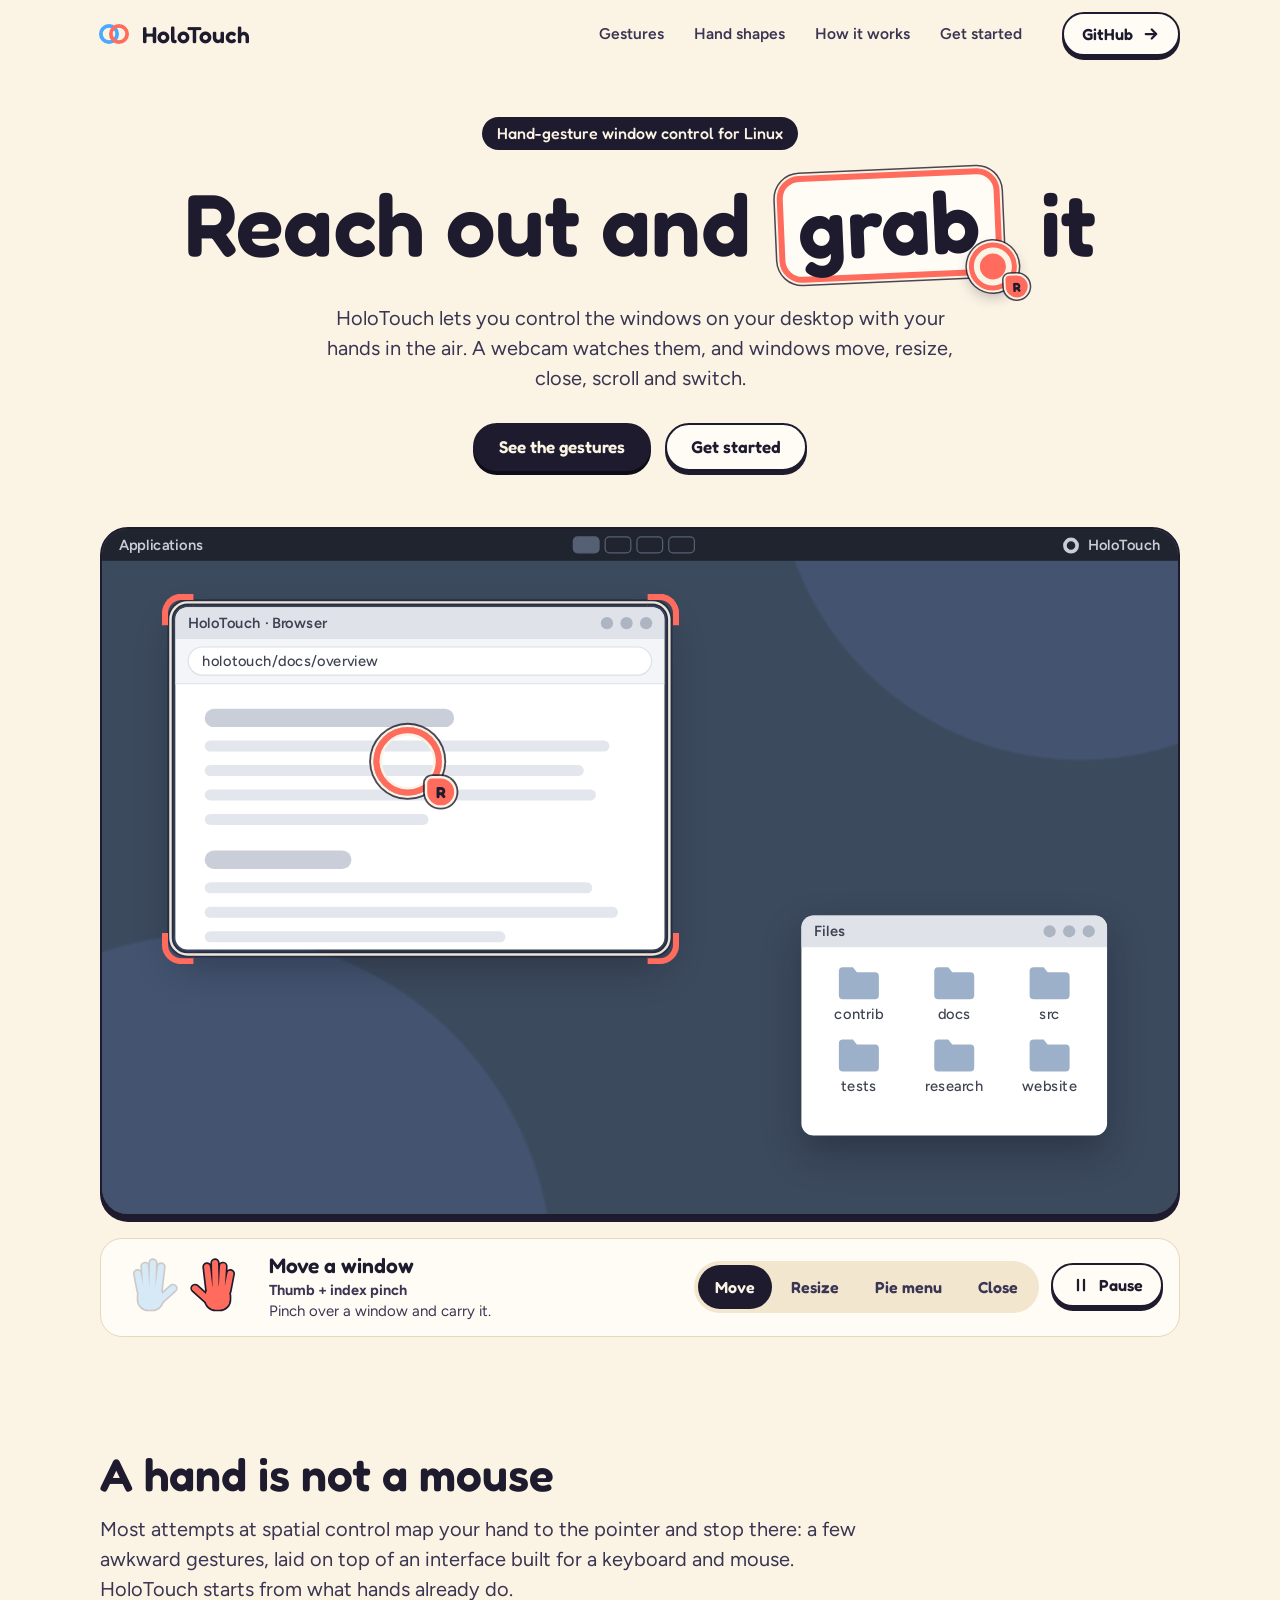
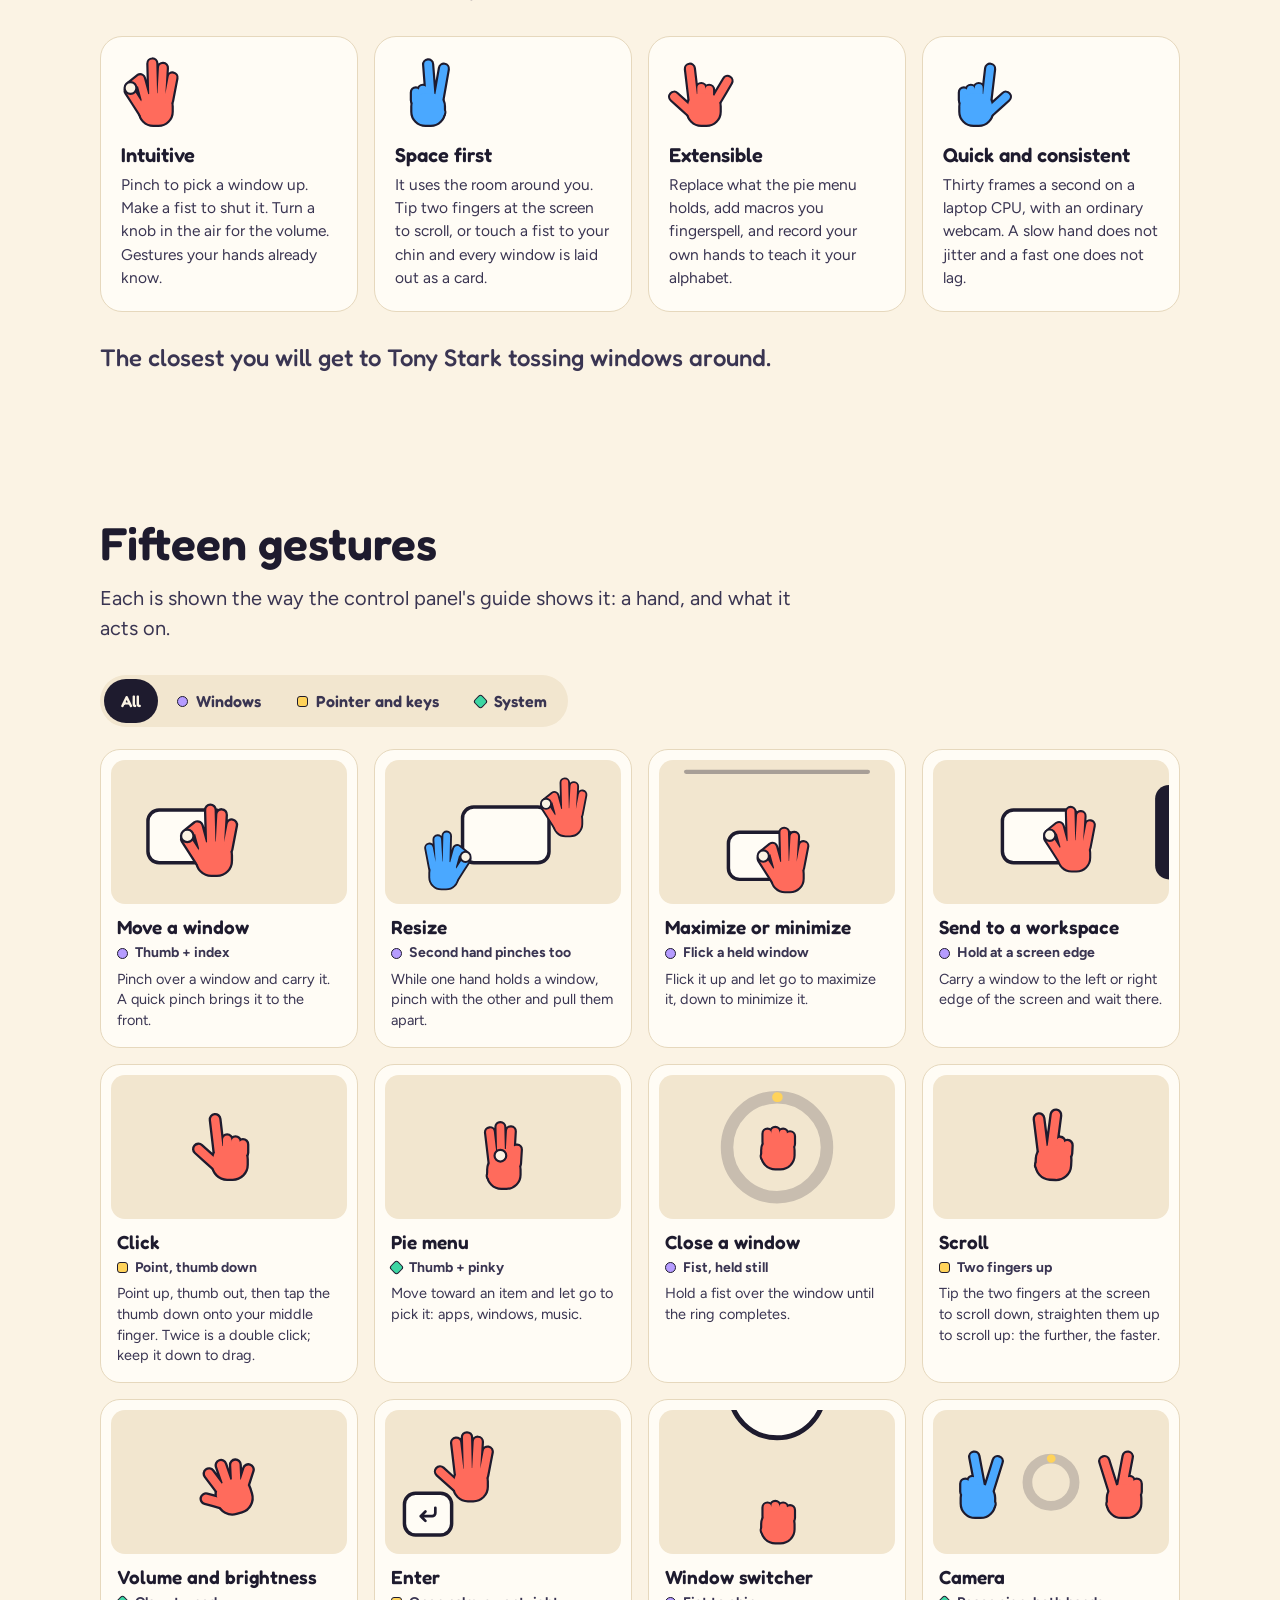
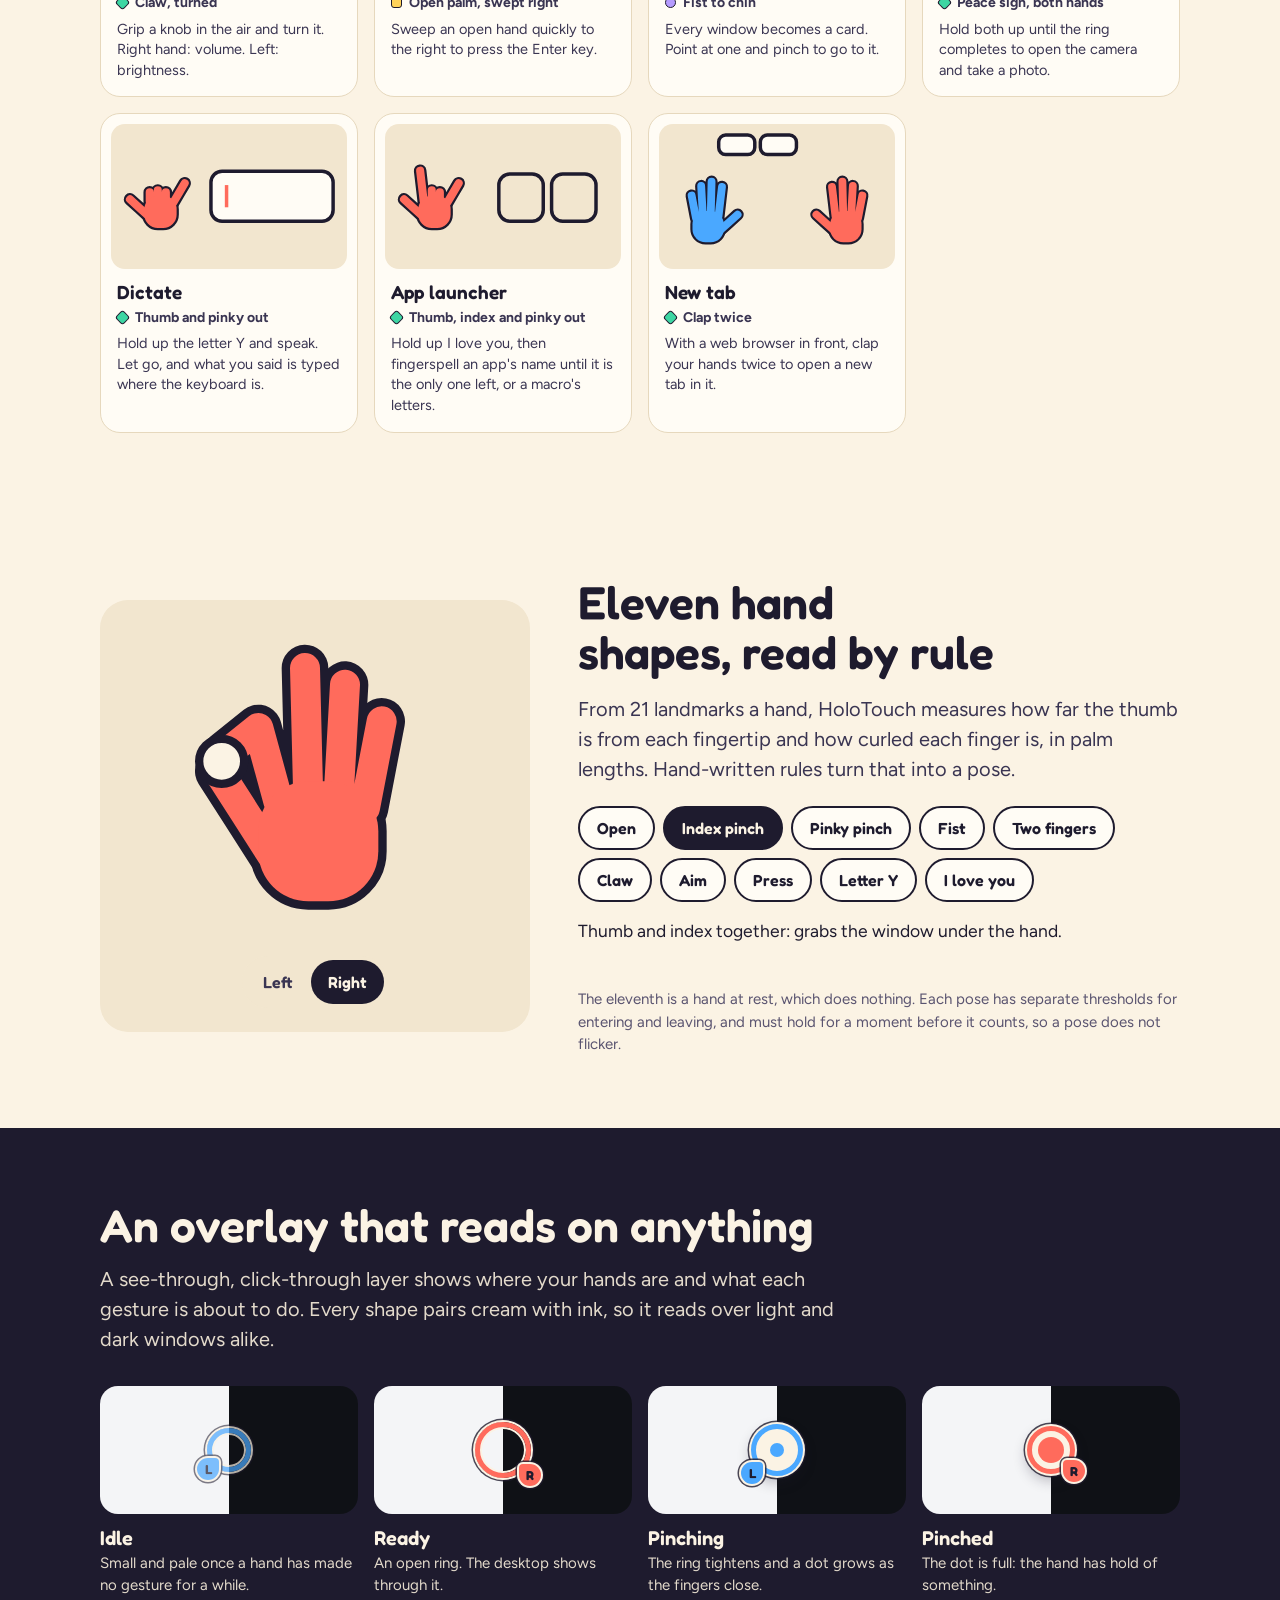
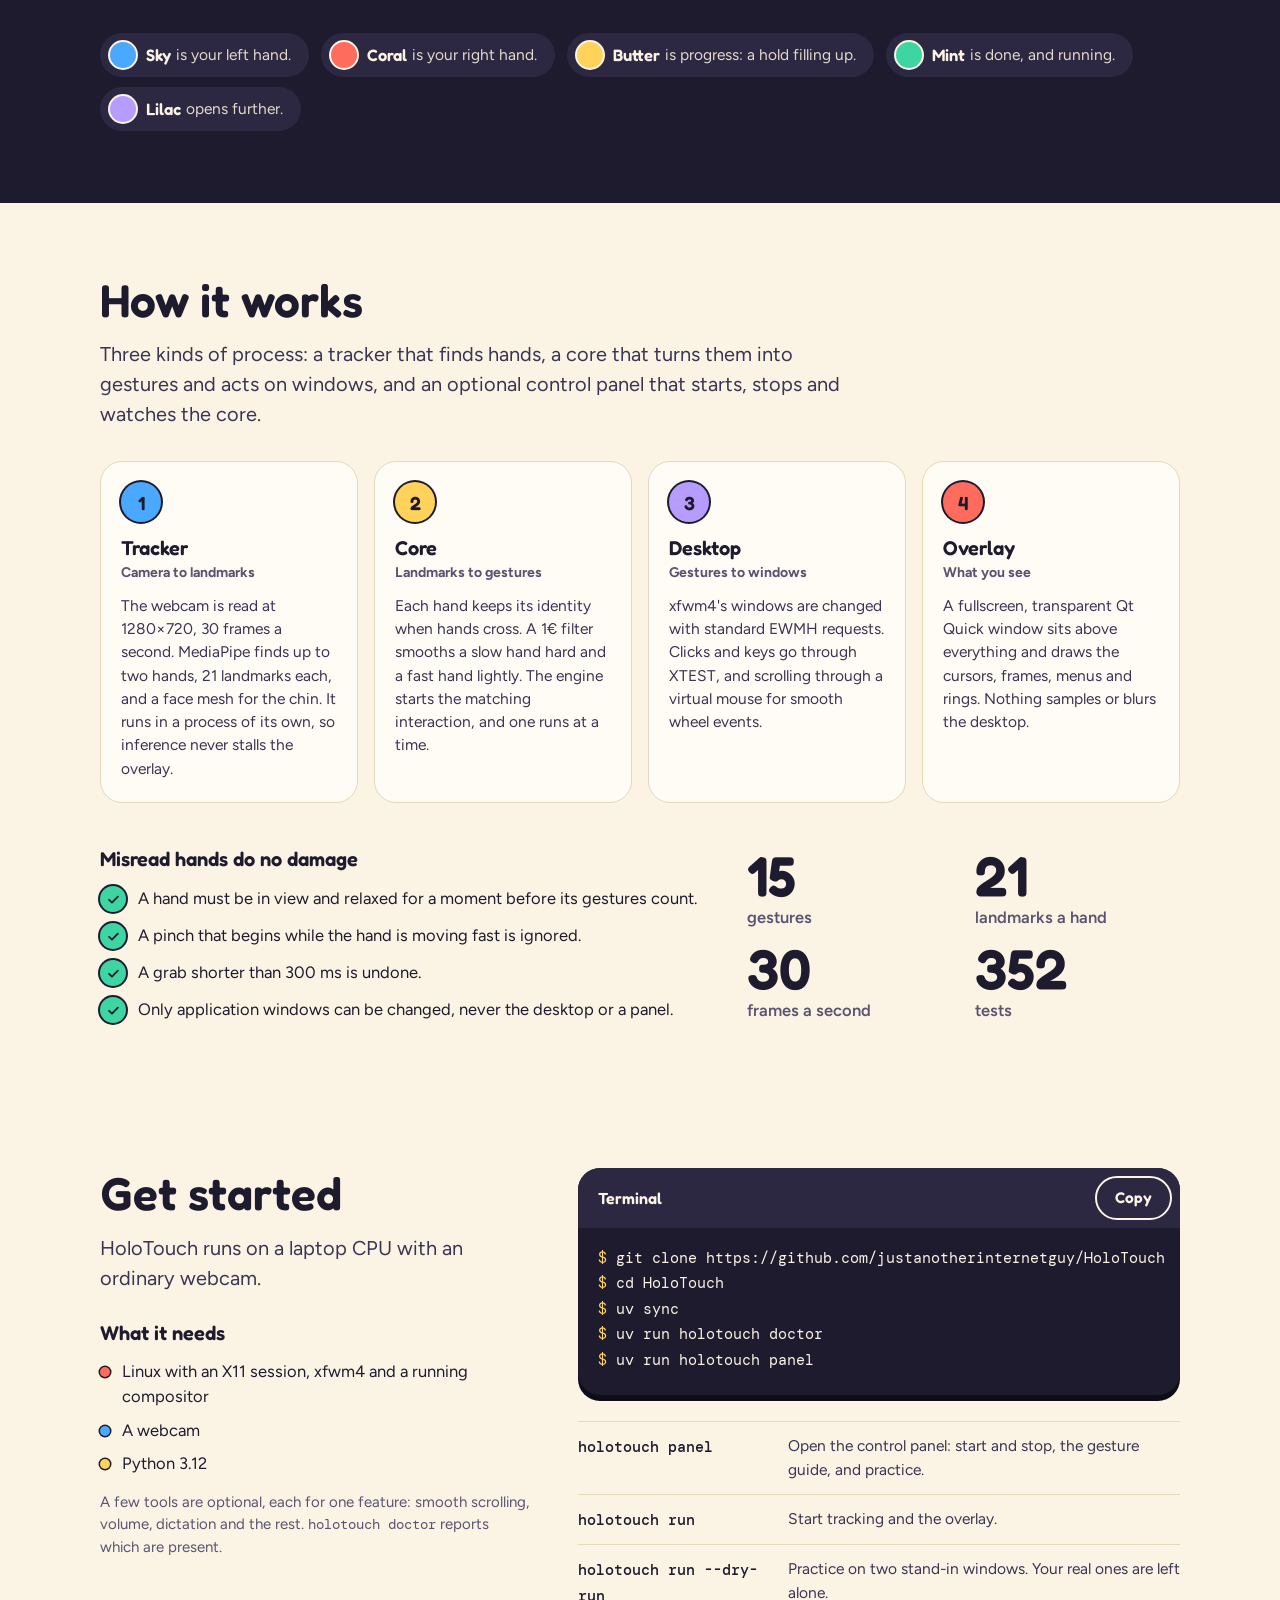
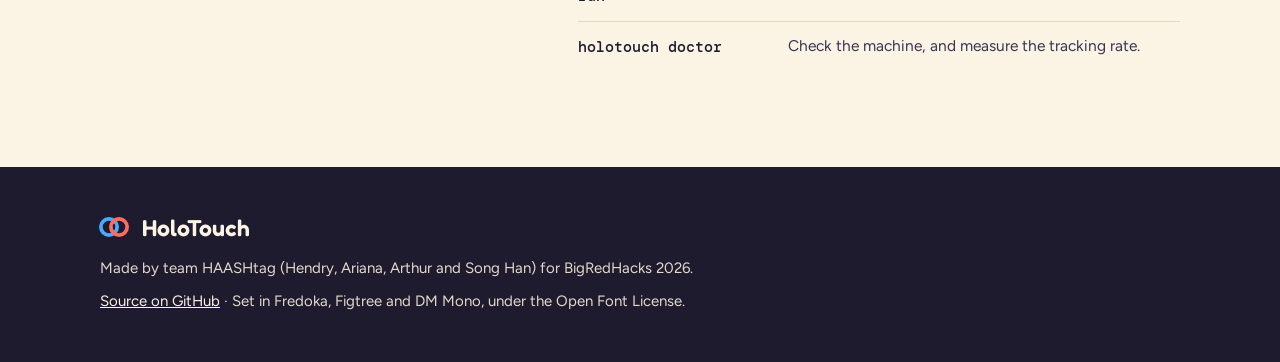
==== commit c82c99a2: "i need sleep man" ====
--- a/website/index.html
+++ b/website/index.html
@@ -3,10 +3,10 @@
 <head>
 <meta charset="utf-8">
 <meta name="viewport" content="width=device-width, initial-scale=1">
-<title>HoloWM · reach out and grab it</title>
-<meta name="description" content="HoloWM lets you control the windows on a Linux desktop with your hands in the air. A webcam watches your hands, and windows move, resize, close, scroll and switch.">
+<title>HoloTouch · reach out and grab it</title>
+<meta name="description" content="HoloTouch lets you control the windows on a Linux desktop with your hands in the air. A webcam watches your hands, and windows move, resize, close, scroll and switch.">
 <meta name="theme-color" content="#FBF3E4">
-<link rel="icon" href="holowm.svg" type="image/svg+xml">
+<link rel="icon" href="holotouch.svg" type="image/svg+xml">
 <link rel="stylesheet" href="styles.css">
 <script src="js/hand.js" defer></script>
 <script src="js/stages.js" defer></script>
@@ -19,7 +19,7 @@
   <div class="wrap nav__row">
     <a class="brand" href="#top">
       <svg viewBox="0 0 64 64" aria-hidden="true"><circle cx="24" cy="32" r="13" fill="none" stroke="#4AA8FF" stroke-width="6"/><circle cx="40" cy="32" r="13" fill="none" stroke="#FF6B5C" stroke-width="6"/></svg>
-      HoloWM
+      HoloTouch
     </a>
     <nav class="nav__links" aria-label="Sections">
       <a href="#gestures">Gestures</a>
@@ -27,7 +27,7 @@
       <a href="#how">How it works</a>
       <a href="#start">Get started</a>
     </nav>
-    <a class="btn btn--small" href="https://github.com/justanotherinternetguy/HoloWM">
+    <a class="btn btn--small" href="https://github.com/justanotherinternetguy/HoloTouch">
       GitHub
       <svg class="icon" viewBox="0 0 24 24" aria-hidden="true"><path d="M5 12 L19 12 M13 6 L19 12 L13 18"/></svg>
     </a>
@@ -43,7 +43,7 @@
     <h1>Reach out and
       <span class="held">grab<span class="cur cur--r is-pinching" aria-hidden="true"><span class="cur__ring"><span class="cur__dot"></span></span><span class="cur__tag">R</span></span></span>
       it</h1>
-    <p class="lead">HoloWM lets you control the windows on your desktop with your hands in the air. A webcam watches them, and windows move, resize, close, scroll and switch.</p>
+    <p class="lead">HoloTouch lets you control the windows on your desktop with your hands in the air. A webcam watches them, and windows move, resize, close, scroll and switch.</p>
     <div class="hero__actions">
       <a class="btn btn--main" href="#gestures">See the gestures</a>
       <a class="btn" href="#start">Get started</a>
@@ -55,7 +55,7 @@
           <div class="desk__bar">
             <span>Applications</span>
             <span class="desk__pips"><i class="on"></i><i></i><i></i><i></i></span>
-            <span class="desk__name"><i></i>HoloWM</span>
+            <span class="desk__name"><i></i>HoloTouch</span>
           </div>
 
           <div class="win win--files" style="transform: translate(572px, 316px); width: 250px; height: 180px">
@@ -71,8 +71,8 @@
           </div>
 
           <div class="win win--browser" data-window="browser">
-            <div class="win__bar"><span>HoloWM · Browser</span><span class="win__dots"><i></i><i></i><i></i></span></div>
-            <div class="win__url"><span>holowm/docs/overview</span></div>
+            <div class="win__bar"><span>HoloTouch · Browser</span><span class="win__dots"><i></i><i></i><i></i></span></div>
+            <div class="win__url"><span>holotouch/docs/overview</span></div>
             <div class="win__page">
               <i class="win__heading" style="width: 58%"></i>
               <i style="width: 94%"></i><i style="width: 88%"></i><i style="width: 91%"></i><i style="width: 52%"></i>
@@ -84,7 +84,7 @@
           <div class="win win--terminal" data-window="terminal">
             <div class="win__bar"><span>Terminal</span><span class="win__dots"><i></i><i></i><i></i></span></div>
             <div class="win__term">
-              <span>~ $ holowm doctor</span>
+              <span>~ $ holotouch doctor</span>
               <i style="width: 62%"></i><i style="width: 48%"></i><i style="width: 70%"></i><i style="width: 36%"></i>
             </div>
           </div>
@@ -121,7 +121,7 @@
   <div class="wrap">
     <div class="band__head">
       <h2>A hand is not a mouse</h2>
-      <p class="lead">Most attempts at spatial control map your hand to the pointer and stop there: a few awkward gestures, laid on top of an interface built for a keyboard and mouse. HoloWM starts from what hands already do.</p>
+      <p class="lead">Most attempts at spatial control map your hand to the pointer and stop there: a few awkward gestures, laid on top of an interface built for a keyboard and mouse. HoloTouch starts from what hands already do.</p>
     </div>
     <div class="goals">
       <article class="card goal">
@@ -270,7 +270,7 @@
     </div>
     <div class="shapes__text">
       <h2>Eleven hand shapes, read by rule</h2>
-      <p class="lead">From 21 landmarks a hand, HoloWM measures how far the thumb is from each fingertip and how curled each finger is, in palm lengths. Hand-written rules turn that into a pose.</p>
+      <p class="lead">From 21 landmarks a hand, HoloTouch measures how far the thumb is from each fingertip and how curled each finger is, in palm lengths. Hand-written rules turn that into a pose.</p>
       <div class="shapes__list" role="group" aria-label="Hand shape">
         <button type="button" class="pill" data-shape="open" data-note="An open palm. Swept fast to the right, it presses Enter." aria-pressed="true">Open</button>
         <button type="button" class="pill" data-shape="index" data-note="Thumb and index together: grabs the window under the hand." aria-pressed="false">Index pinch</button>
@@ -387,14 +387,14 @@
   <div class="wrap start">
     <div class="start__text">
       <h2>Get started</h2>
-      <p class="lead">HoloWM runs on a laptop CPU with an ordinary webcam.</p>
+      <p class="lead">HoloTouch runs on a laptop CPU with an ordinary webcam.</p>
       <h3>What it needs</h3>
       <ul class="needs">
         <li>Linux with an X11 session, xfwm4 and a running compositor</li>
         <li>A webcam</li>
         <li>Python 3.12</li>
       </ul>
-      <p class="fine">A few tools are optional, each for one feature: smooth scrolling, volume, dictation and the rest. <code>holowm doctor</code> reports which are present.</p>
+      <p class="fine">A few tools are optional, each for one feature: smooth scrolling, volume, dictation and the rest. <code>holotouch doctor</code> reports which are present.</p>
     </div>
     <div class="start__side">
       <div class="term">
@@ -402,17 +402,17 @@
           <span>Terminal</span>
           <button type="button" class="term__copy" id="copy">Copy</button>
         </div>
-        <pre id="commands"><span class="term__p">$</span> git clone https://github.com/justanotherinternetguy/HoloWM
-<span class="term__p">$</span> cd HoloWM
+        <pre id="commands"><span class="term__p">$</span> git clone https://github.com/justanotherinternetguy/HoloTouch
+<span class="term__p">$</span> cd HoloTouch
 <span class="term__p">$</span> uv sync
-<span class="term__p">$</span> uv run holowm doctor
-<span class="term__p">$</span> uv run holowm panel</pre>
+<span class="term__p">$</span> uv run holotouch doctor
+<span class="term__p">$</span> uv run holotouch panel</pre>
       </div>
       <dl class="commands">
-        <div><dt><code>holowm panel</code></dt><dd>Open the control panel: start and stop, the gesture guide, and practice.</dd></div>
-        <div><dt><code>holowm run</code></dt><dd>Start tracking and the overlay.</dd></div>
-        <div><dt><code>holowm run --dry-run</code></dt><dd>Practice on two stand-in windows. Your real ones are left alone.</dd></div>
-        <div><dt><code>holowm doctor</code></dt><dd>Check the machine, and measure the tracking rate.</dd></div>
+        <div><dt><code>holotouch panel</code></dt><dd>Open the control panel: start and stop, the gesture guide, and practice.</dd></div>
+        <div><dt><code>holotouch run</code></dt><dd>Start tracking and the overlay.</dd></div>
+        <div><dt><code>holotouch run --dry-run</code></dt><dd>Practice on two stand-in windows. Your real ones are left alone.</dd></div>
+        <div><dt><code>holotouch doctor</code></dt><dd>Check the machine, and measure the tracking rate.</dd></div>
       </dl>
     </div>
   </div>
@@ -424,10 +424,10 @@
   <div class="wrap foot__row">
     <div class="brand">
       <svg viewBox="0 0 64 64" aria-hidden="true"><circle cx="24" cy="32" r="13" fill="none" stroke="#4AA8FF" stroke-width="6"/><circle cx="40" cy="32" r="13" fill="none" stroke="#FF6B5C" stroke-width="6"/></svg>
-      HoloWM
+      HoloTouch
     </div>
     <p>Made by team HAASHtag (Hendry, Ariana, Arthur and Song Han) for BigRedHacks 2026.</p>
-    <p><a href="https://github.com/justanotherinternetguy/HoloWM">Source on GitHub</a> · Set in Fredoka, Figtree and DM Mono, under the Open Font License.</p>
+    <p><a href="https://github.com/justanotherinternetguy/HoloTouch">Source on GitHub</a> · Set in Fredoka, Figtree and DM Mono, under the Open Font License.</p>
   </div>
 </footer>
 
--- a/website/styles.css
+++ b/website/styles.css
@@ -1,4 +1,4 @@
-/* HoloWM's website, in the interface's own language (src/holowm/theme.py): cream and ink carry
+/* HoloTouch's website, in the interface's own language (src/holotouch/theme.py): cream and ink carry
    the page, and colour marks what a hand is doing. Sky is the left hand, coral the right, butter
    is progress, mint is done and running, lilac opens further. */
 
@@ -149,7 +149,7 @@
 .cur--r .cur__tag { left: calc(var(--d) / 2 - 12px); border-radius: 4px 50% 50% 50%; }
 .cur--l .cur__tag { right: calc(var(--d) / 2 - 12px); border-radius: 50% 4px 50% 50%; }
 
-/* The stand-in desktop. Its contents are kept grey, so the five accents only ever mean HoloWM. */
+/* The stand-in desktop. Its contents are kept grey, so the five accents only ever mean HoloTouch. */
 .desk-frame { margin-top: 56px; border: 2.5px solid var(--ink); border-radius: 28px; box-shadow: 0 6px 0 var(--ink); overflow: hidden; background: #3C4A5E; }
 .desk { position: relative; aspect-ratio: 880 / 560; overflow: hidden; text-align: left; }
 .desk__inner {
